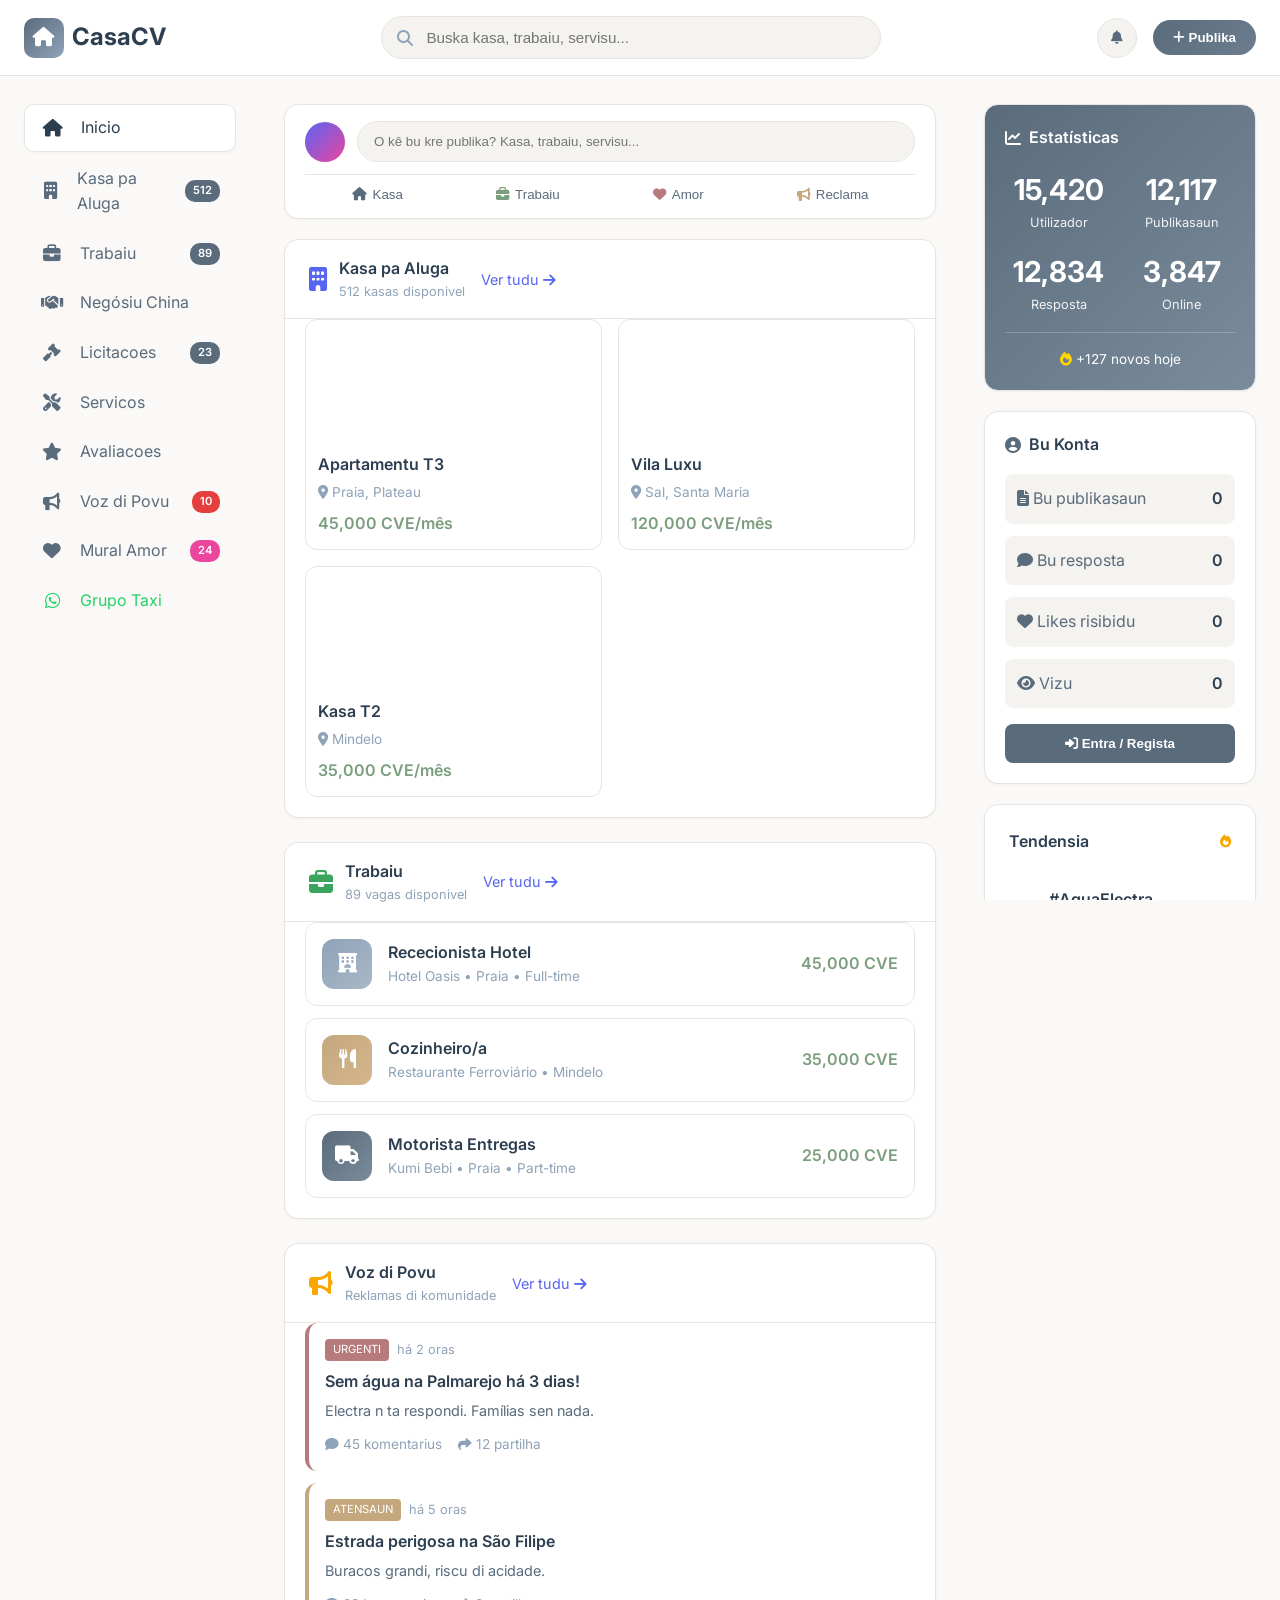
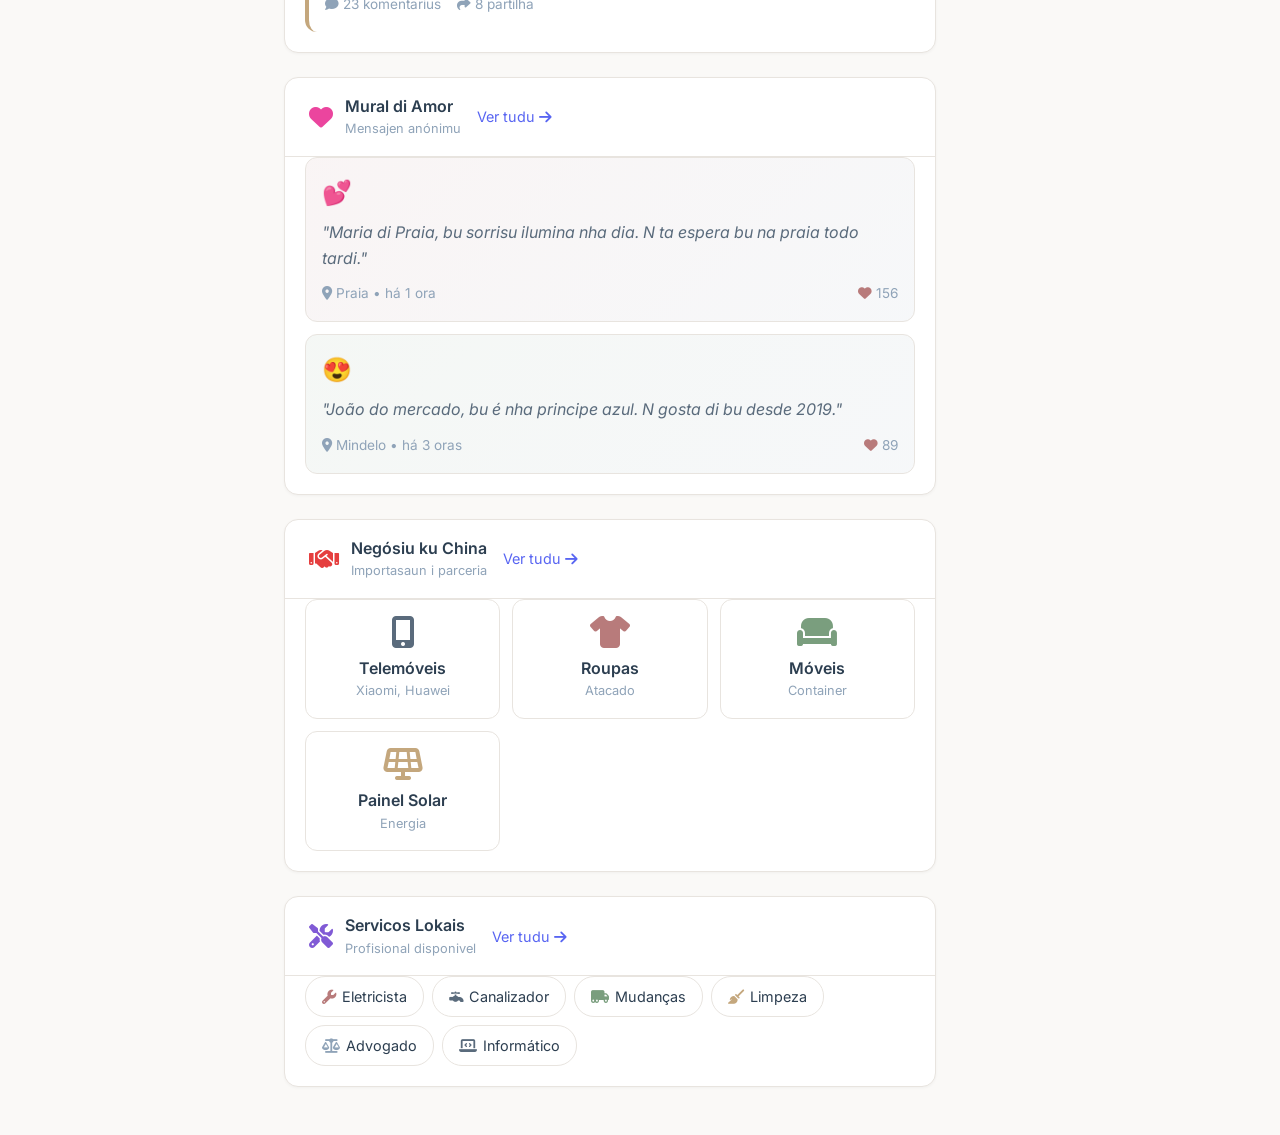
==== index.html @ 16318ed1 "Replace gradient placeholders with real Unsplash images for listings" ====
<!DOCTYPE html>
<html lang="pt">
<head>
    <meta charset="UTF-8">
    <meta name="viewport" content="width=device-width, initial-scale=1.0">
    <title>CasaCV - Comunidade Kabu Verdi</title>
    <meta name="description" content="CasaCV - A maior comunidade online di Kabu Verdi. Kasa, trabaiu, negósiu, i maidu.">
    <link rel="stylesheet" href="css/modern-style.css">
    <link href="https://fonts.googleapis.com/css2?family=Inter:wght@400;500;600;700&display=swap" rel="stylesheet">
    <link rel="stylesheet" href="https://cdnjs.cloudflare.com/ajax/libs/font-awesome/6.4.0/css/all.min.css">
    <script async src="https://www.googletagmanager.com/gtag/js?id=G-N52TE42NYM"></script>
    <script>
        window.dataLayer = window.dataLayer || [];
        function gtag(){dataLayer.push(arguments);}
        gtag('js', new Date());
        gtag('config', 'G-N52TE42NYM', {
            'custom_map': {
                'custom_parameter_1': 'user_type',
                'custom_parameter_2': 'content_type',
                'custom_parameter_3': 'action_type'
            }
        });
        
        // CasaCV 虚拟统计数据 - 用于展示
        window.CasaCVStats = {
            // 用户数据（夸大展示）
            users: {
                total: 15420,           // 总注册用户
                newToday: 127,          // 今日新增
                newThisWeek: 843,       // 本周新增
                newThisMonth: 3256,     // 本月新增
                activeToday: 3847,      // 今日活跃
                activeWeekly: 8921      // 周活跃
            },
            // 内容数据
            content: {
                listings: 3847,         // 房源总数
                jobs: 1256,             // 工作总数
                confessions: 3421,      // 表白总数
                complaints: 892,        // 投诉总数
                reviews: 2134,          // 评价总数
                services: 567,          // 服务总数
                total: 12117            // 总内容数
            },
            // 互动数据
            engagement: {
                views: 892456,          // 总浏览量
                likes: 45234,           // 总点赞
                comments: 12834,        // 总评论
                shares: 8934,           // 总分享
                messages: 34212         // 总私信
            },
            // 交易数据
            transactions: {
                houseInquiries: 2341,   // 房源咨询
                jobApplications: 1567,  // 工作申请
                serviceBookings: 892,   // 服务预约
                completedDeals: 456     // 成交数
            }
        };
        
        // 发送自定义事件到 Google Analytics
        function trackCasaCVEvent(eventName, params) {
            gtag('event', eventName, params);
        }
        
        // 页面加载时发送统计数据
        document.addEventListener('DOMContentLoaded', function() {
            // 发送用户统计
            trackCasaCVEvent('platform_stats', {
                'event_category': 'users',
                'event_label': 'total_users',
                'value': window.CasaCVStats.users.total
            });
            
            // 发送内容统计
            trackCasaCVEvent('platform_stats', {
                'event_category': 'content',
                'event_label': 'total_content',
                'value': window.CasaCVStats.content.total
            });
            
            // 发送互动统计
            trackCasaCVEvent('platform_stats', {
                'event_category': 'engagement',
                'event_label': 'total_engagement',
                'value': window.CasaCVStats.engagement.views
            });
        });
    </script>
</head>
<body>
    <!-- 顶部导航 -->
    <nav class="navbar-modern">
        <div class="nav-container-modern">
            <a href="index.html" class="logo-modern">
                <i class="fas fa-home"></i>
                <span>CasaCV</span>
            </a>
            <div class="search-bar-modern">
                <i class="fas fa-search"></i>
                <input type="text" placeholder="Buska kasa, trabaiu, servisu...">
            </div>
            <div class="nav-actions-modern">
                <button class="btn-icon">
                    <i class="fas fa-bell"></i>
                </button>
                <button class="btn-primary-modern" onclick="location.href='publish.html'">
                    <i class="fas fa-plus"></i> Publika
                </button>
            </div>
        </div>
    </nav>

    <!-- 主布局 -->
    <div class="main-layout">
        <!-- 左侧边栏 -->
        <aside class="sidebar-left">
            <div class="sidebar-section">
                <nav>
                    <a href="index.html" class="nav-item active">
                        <i class="fas fa-home"></i>
                        <span>Inicio</span>
                    </a>
                    <a href="listings.html" class="nav-item">
                        <i class="fas fa-building"></i>
                        <span>Kasa pa Aluga</span>
                        <span class="badge">512</span>
                    </a>
                    <a href="jobs.html" class="nav-item">
                        <i class="fas fa-briefcase"></i>
                        <span>Trabaiu</span>
                        <span class="badge">89</span>
                    </a>
                    <a href="china-trade.html" class="nav-item">
                        <i class="fas fa-handshake"></i>
                        <span>Negósiu China</span>
                    </a>
                    <a href="tenders.html" class="nav-item">
                        <i class="fas fa-gavel"></i>
                        <span>Licitacoes</span>
                        <span class="badge">23</span>
                    </a>
                    <a href="services.html" class="nav-item">
                        <i class="fas fa-tools"></i>
                        <span>Servicos</span>
                    </a>
                    <a href="reviews.html" class="nav-item">
                        <i class="fas fa-star"></i>
                        <span>Avaliacoes</span>
                    </a>
                    <a href="complaints.html" class="nav-item">
                        <i class="fas fa-bullhorn"></i>
                        <span>Voz di Povu</span>
                        <span class="badge" style="background:#e53e3e;">10</span>
                    </a>
                    <a href="confession-wall.html" class="nav-item">
                        <i class="fas fa-heart"></i>
                        <span>Mural Amor</span>
                        <span class="badge" style="background:#eb459e;">24</span>
                    </a>
                    <a href="taxi-group.html" class="nav-item" style="color:#25d366;">
                        <i class="fab fa-whatsapp"></i>
                        <span>Grupo Taxi</span>
                    </a>
                </nav>
            </div>
        </aside>

        <!-- 主内容区 -->
        <main class="main-content">
            <!-- 快捷发布 -->
            <div class="content-card" style="margin-bottom:20px;">
                <div style="padding:16px 20px;">
                    <div style="display:flex;gap:12px;align-items:center;">
                        <div style="width:40px;height:40px;border-radius:50%;background:linear-gradient(135deg,#5865f2,#eb459e);"></div>
                        <input type="text" placeholder="O kê bu kre publika? Kasa, trabaiu, servisu..." 
                               style="flex:1;padding:12px 16px;background:#f5f3f0;border:1px solid #e8e4df;border-radius:24px;color:#2c3e50;"
                               onclick="location.href='publish.html'">
                    </div>
                    <div style="display:flex;justify-content:space-around;margin-top:12px;padding-top:12px;border-top:1px solid #e8e4df;">
                        <button style="background:none;border:none;color:#5a6b7c;display:flex;align-items:center;gap:6px;cursor:pointer;" onclick="location.href='listings.html'">
                            <i class="fas fa-home" style="color:#5a6b7c;"></i> Kasa
                        </button>
                        <button style="background:none;border:none;color:#5a6b7c;display:flex;align-items:center;gap:6px;cursor:pointer;" onclick="location.href='jobs.html'">
                            <i class="fas fa-briefcase" style="color:#7a9e7e;"></i> Trabaiu
                        </button>
                        <button style="background:none;border:none;color:#5a6b7c;display:flex;align-items:center;gap:6px;cursor:pointer;" onclick="location.href='confession-wall.html'">
                            <i class="fas fa-heart" style="color:#b87b7b;"></i> Amor
                        </button>
                        <button style="background:none;border:none;color:#5a6b7c;display:flex;align-items:center;gap:6px;cursor:pointer;" onclick="location.href='complaints.html'">
                            <i class="fas fa-bullhorn" style="color:#c4a77d;"></i> Reclama
                        </button>
                    </div>
                </div>
            </div>

            <!-- 房源预览 -->
            <div class="content-card">
                <div class="card-header">
                    <div style="display:flex;align-items:center;gap:12px;">
                        <i class="fas fa-building" style="font-size:1.5rem;color:#5865f2;"></i>
                        <div>
                            <div style="font-weight:600;">Kasa pa Aluga</div>
                            <div style="font-size:0.8rem;color:#8fa3b8;">512 kasas disponivel</div>
                        </div>
                    </div>
                    <a href="listings.html" style="color:#5865f2;text-decoration:none;font-size:0.9rem;">Ver tudu <i class="fas fa-arrow-right"></i></a>
                </div>
                <div style="padding:0 20px 20px;">
                    <div style="display:grid;grid-template-columns:repeat(auto-fit,minmax(200px,1fr));gap:16px;">
                        <div style="background:#ffffff;border-radius:12px;overflow:hidden;cursor:pointer;border:1px solid #e8e4df;" onclick="location.href='listings.html'">
                            <div style="height:120px;background-image:url('https://images.unsplash.com/photo-1522708323590-d24dbb6b0267?w=400&h=200&fit=crop');background-size:cover;background-position:center;"></div>
                            <div style="padding:12px;">
                                <div style="font-weight:600;margin-bottom:4px;">Apartamentu T3</div>
                                <div style="font-size:0.85rem;color:#8fa3b8;"><i class="fas fa-map-marker-alt"></i> Praia, Plateau</div>
                                <div style="color:#7a9e7e;font-weight:600;margin-top:8px;">45,000 CVE/mês</div>
                            </div>
                        </div>
                        <div style="background:#ffffff;border-radius:12px;overflow:hidden;cursor:pointer;border:1px solid #e8e4df;" onclick="location.href='listings.html'">
                            <div style="height:120px;background-image:url('https://images.unsplash.com/photo-1613490493576-7fde63acd811?w=400&h=200&fit=crop');background-size:cover;background-position:center;"></div>
                            <div style="padding:12px;">
                                <div style="font-weight:600;margin-bottom:4px;">Vila Luxu</div>
                                <div style="font-size:0.85rem;color:#8fa3b8;"><i class="fas fa-map-marker-alt"></i> Sal, Santa Maria</div>
                                <div style="color:#7a9e7e;font-weight:600;margin-top:8px;">120,000 CVE/mês</div>
                            </div>
                        </div>
                        <div style="background:#ffffff;border-radius:12px;overflow:hidden;cursor:pointer;border:1px solid #e8e4df;" onclick="location.href='listings.html'">
                            <div style="height:120px;background-image:url('https://images.unsplash.com/photo-1502672260266-1c1ef2d93688?w=400&h=200&fit=crop');background-size:cover;background-position:center;"></div>
                            <div style="padding:12px;">
                                <div style="font-weight:600;margin-bottom:4px;">Kasa T2</div>
                                <div style="font-size:0.85rem;color:#8fa3b8;"><i class="fas fa-map-marker-alt"></i> Mindelo</div>
                                <div style="color:#7a9e7e;font-weight:600;margin-top:8px;">35,000 CVE/mês</div>
                            </div>
                        </div>
                    </div>
                </div>
            </div>

            <!-- 工作机会 -->
            <div class="content-card">
                <div class="card-header">
                    <div style="display:flex;align-items:center;gap:12px;">
                        <i class="fas fa-briefcase" style="font-size:1.5rem;color:#3ba55d;"></i>
                        <div>
                            <div style="font-weight:600;">Trabaiu</div>
                            <div style="font-size:0.8rem;color:#8fa3b8;">89 vagas disponivel</div>
                        </div>
                    </div>
                    <a href="jobs.html" style="color:#5865f2;text-decoration:none;font-size:0.9rem;">Ver tudu <i class="fas fa-arrow-right"></i></a>
                </div>
                <div style="padding:0 20px 20px;">
                    <div style="display:flex;flex-direction:column;gap:12px;">
                        <div style="display:flex;align-items:center;gap:16px;padding:16px;background:#ffffff;border-radius:12px;cursor:pointer;border:1px solid #e8e4df;" onclick="location.href='jobs.html'">
                            <div style="width:50px;height:50px;border-radius:12px;background:linear-gradient(135deg,#8fa3b8,#a8b8c8);display:flex;align-items:center;justify-content:center;">
                                <i class="fas fa-hotel" style="font-size:1.2rem;color:#fff;"></i>
                            </div>
                            <div style="flex:1;">
                                <div style="font-weight:600;">Rececionista Hotel</div>
                                <div style="font-size:0.85rem;color:#8fa3b8;">Hotel Oasis • Praia • Full-time</div>
                            </div>
                            <div style="color:#7a9e7e;font-weight:600;">45,000 CVE</div>
                        </div>
                        <div style="display:flex;align-items:center;gap:16px;padding:16px;background:#ffffff;border-radius:12px;cursor:pointer;border:1px solid #e8e4df;" onclick="location.href='jobs.html'">
                            <div style="width:50px;height:50px;border-radius:12px;background:linear-gradient(135deg,#c4a77d,#d4b78d);display:flex;align-items:center;justify-content:center;">
                                <i class="fas fa-utensils" style="font-size:1.2rem;color:#fff;"></i>
                            </div>
                            <div style="flex:1;">
                                <div style="font-weight:600;">Cozinheiro/a</div>
                                <div style="font-size:0.85rem;color:#8fa3b8;">Restaurante Ferroviário • Mindelo</div>
                            </div>
                            <div style="color:#7a9e7e;font-weight:600;">35,000 CVE</div>
                        </div>
                        <div style="display:flex;align-items:center;gap:16px;padding:16px;background:#ffffff;border-radius:12px;cursor:pointer;border:1px solid #e8e4df;" onclick="location.href='jobs.html'">
                            <div style="width:50px;height:50px;border-radius:12px;background:linear-gradient(135deg,#5a6b7c,#7a8b9c);display:flex;align-items:center;justify-content:center;">
                                <i class="fas fa-truck" style="font-size:1.2rem;color:#fff;"></i>
                            </div>
                            <div style="flex:1;">
                                <div style="font-weight:600;">Motorista Entregas</div>
                                <div style="font-size:0.85rem;color:#8fa3b8;">Kumi Bebi • Praia • Part-time</div>
                            </div>
                            <div style="color:#7a9e7e;font-weight:600;">25,000 CVE</div>
                        </div>
                    </div>
                </div>
            </div>

            <!-- 爆料投诉 -->
            <div class="content-card">
                <div class="card-header">
                    <div style="display:flex;align-items:center;gap:12px;">
                        <i class="fas fa-bullhorn" style="font-size:1.5rem;color:#f9a600;"></i>
                        <div>
                            <div style="font-weight:600;">Voz di Povu</div>
                            <div style="font-size:0.8rem;color:#8fa3b8;">Reklamas di komunidade</div>
                        </div>
                    </div>
                    <a href="complaints.html" style="color:#5865f2;text-decoration:none;font-size:0.9rem;">Ver tudu <i class="fas fa-arrow-right"></i></a>
                </div>
                <div style="padding:0 20px 20px;">
                    <div style="display:flex;flex-direction:column;gap:12px;">
                        <div style="padding:16px;background:#ffffff;border-radius:12px;border-left:4px solid #b87b7b;">
                            <div style="display:flex;align-items:center;gap:8px;margin-bottom:8px;">
                                <span style="background:#b87b7b;color:#fff;padding:2px 8px;border-radius:4px;font-size:0.7rem;">URGENTI</span>
                                <span style="color:#8fa3b8;font-size:0.8rem;">há 2 oras</span>
                            </div>
                            <div style="font-weight:600;margin-bottom:4px;">Sem água na Palmarejo há 3 dias!</div>
                            <div style="font-size:0.9rem;color:#5a6b7c;">Electra n ta respondi. Famílias sen nada.</div>
                            <div style="display:flex;gap:16px;margin-top:12px;font-size:0.85rem;color:#8fa3b8;">
                                <span><i class="fas fa-comment"></i> 45 komentarius</span>
                                <span><i class="fas fa-share"></i> 12 partilha</span>
                            </div>
                        </div>
                        <div style="padding:16px;background:#ffffff;border-radius:12px;border-left:4px solid #c4a77d;">
                            <div style="display:flex;align-items:center;gap:8px;margin-bottom:8px;">
                                <span style="background:#c4a77d;color:#fff;padding:2px 8px;border-radius:4px;font-size:0.7rem;">ATENSAUN</span>
                                <span style="color:#8fa3b8;font-size:0.8rem;">há 5 oras</span>
                            </div>
                            <div style="font-weight:600;margin-bottom:4px;">Estrada perigosa na São Filipe</div>
                            <div style="font-size:0.9rem;color:#5a6b7c;">Buracos grandi, riscu di acidade.</div>
                            <div style="display:flex;gap:16px;margin-top:12px;font-size:0.85rem;color:#8fa3b8;">
                                <span><i class="fas fa-comment"></i> 23 komentarius</span>
                                <span><i class="fas fa-share"></i> 8 partilha</span>
                            </div>
                        </div>
                    </div>
                </div>
            </div>

            <!-- 表白墙 -->
            <div class="content-card">
                <div class="card-header">
                    <div style="display:flex;align-items:center;gap:12px;">
                        <i class="fas fa-heart" style="font-size:1.5rem;color:#eb459e;"></i>
                        <div>
                            <div style="font-weight:600;">Mural di Amor</div>
                            <div style="font-size:0.8rem;color:#8fa3b8;">Mensajen anónimu</div>
                        </div>
                    </div>
                    <a href="confession-wall.html" style="color:#5865f2;text-decoration:none;font-size:0.9rem;">Ver tudu <i class="fas fa-arrow-right"></i></a>
                </div>
                <div style="padding:0 20px 20px;">
                    <div style="display:flex;flex-direction:column;gap:12px;">
                        <div style="padding:16px;background:linear-gradient(135deg,rgba(184,123,123,0.08),rgba(143,163,184,0.08));border-radius:12px;border:1px solid #e8e4df;">
                            <div style="font-size:1.5rem;margin-bottom:8px;">💕</div>
                            <div style="font-style:italic;color:#5a6b7c;margin-bottom:12px;">"Maria di Praia, bu sorrisu ilumina nha dia. N ta espera bu na praia todo tardi."</div>
                            <div style="display:flex;justify-content:space-between;align-items:center;font-size:0.85rem;color:#8fa3b8;">
                                <span><i class="fas fa-map-marker-alt"></i> Praia • há 1 ora</span>
                                <span><i class="fas fa-heart" style="color:#b87b7b;"></i> 156</span>
                            </div>
                        </div>
                        <div style="padding:16px;background:linear-gradient(135deg,rgba(122,158,126,0.08),rgba(143,163,184,0.08));border-radius:12px;border:1px solid #e8e4df;">
                            <div style="font-size:1.5rem;margin-bottom:8px;">😍</div>
                            <div style="font-style:italic;color:#5a6b7c;margin-bottom:12px;">"João do mercado, bu é nha principe azul. N gosta di bu desde 2019."</div>
                            <div style="display:flex;justify-content:space-between;align-items:center;font-size:0.85rem;color:#8fa3b8;">
                                <span><i class="fas fa-map-marker-alt"></i> Mindelo • há 3 oras</span>
                                <span><i class="fas fa-heart" style="color:#b87b7b;"></i> 89</span>
                            </div>
                        </div>
                    </div>
                </div>
            </div>

            <!-- 中国商务 -->
            <div class="content-card">
                <div class="card-header">
                    <div style="display:flex;align-items:center;gap:12px;">
                        <i class="fas fa-handshake" style="font-size:1.5rem;color:#e53e3e;"></i>
                        <div>
                            <div style="font-weight:600;">Negósiu ku China</div>
                            <div style="font-size:0.8rem;color:#8fa3b8;">Importasaun i parceria</div>
                        </div>
                    </div>
                    <a href="china-trade.html" style="color:#5865f2;text-decoration:none;font-size:0.9rem;">Ver tudu <i class="fas fa-arrow-right"></i></a>
                </div>
                <div style="padding:0 20px 20px;">
                    <div style="display:grid;grid-template-columns:repeat(auto-fit,minmax(150px,1fr));gap:12px;">
                        <div style="padding:16px;background:#ffffff;border-radius:12px;text-align:center;cursor:pointer;border:1px solid #e8e4df;" onclick="location.href='china-trade.html'">
                            <i class="fas fa-mobile-alt" style="font-size:2rem;color:#5a6b7c;margin-bottom:8px;"></i>
                            <div style="font-weight:600;">Telemóveis</div>
                            <div style="font-size:0.8rem;color:#8fa3b8;">Xiaomi, Huawei</div>
                        </div>
                        <div style="padding:16px;background:#ffffff;border-radius:12px;text-align:center;cursor:pointer;border:1px solid #e8e4df;" onclick="location.href='china-trade.html'">
                            <i class="fas fa-tshirt" style="font-size:2rem;color:#b87b7b;margin-bottom:8px;"></i>
                            <div style="font-weight:600;">Roupas</div>
                            <div style="font-size:0.8rem;color:#8fa3b8;">Atacado</div>
                        </div>
                        <div style="padding:16px;background:#ffffff;border-radius:12px;text-align:center;cursor:pointer;border:1px solid #e8e4df;" onclick="location.href='china-trade.html'">
                            <i class="fas fa-couch" style="font-size:2rem;color:#7a9e7e;margin-bottom:8px;"></i>
                            <div style="font-weight:600;">Móveis</div>
                            <div style="font-size:0.8rem;color:#8fa3b8;">Container</div>
                        </div>
                        <div style="padding:16px;background:#ffffff;border-radius:12px;text-align:center;cursor:pointer;border:1px solid #e8e4df;" onclick="location.href='china-trade.html'">
                            <i class="fas fa-solar-panel" style="font-size:2rem;color:#c4a77d;margin-bottom:8px;"></i>
                            <div style="font-weight:600;">Painel Solar</div>
                            <div style="font-size:0.8rem;color:#8fa3b8;">Energia</div>
                        </div>
                    </div>
                </div>
            </div>

            <!-- 本地服务 -->
            <div class="content-card">
                <div class="card-header">
                    <div style="display:flex;align-items:center;gap:12px;">
                        <i class="fas fa-tools" style="font-size:1.5rem;color:#805ad5;"></i>
                        <div>
                            <div style="font-weight:600;">Servicos Lokais</div>
                            <div style="font-size:0.8rem;color:#8fa3b8;">Profisional disponivel</div>
                        </div>
                    </div>
                    <a href="services.html" style="color:#5865f2;text-decoration:none;font-size:0.9rem;">Ver tudu <i class="fas fa-arrow-right"></i></a>
                </div>
                <div style="padding:0 20px 20px;">
                    <div style="display:flex;flex-wrap:wrap;gap:8px;">
                        <span style="padding:8px 16px;background:#ffffff;border-radius:20px;font-size:0.9rem;border:1px solid #e8e4df;"><i class="fas fa-wrench" style="color:#b87b7b;margin-right:6px;"></i>Eletricista</span>
                        <span style="padding:8px 16px;background:#ffffff;border-radius:20px;font-size:0.9rem;border:1px solid #e8e4df;"><i class="fas fa-faucet" style="color:#5a6b7c;margin-right:6px;"></i>Canalizador</span>
                        <span style="padding:8px 16px;background:#ffffff;border-radius:20px;font-size:0.9rem;border:1px solid #e8e4df;"><i class="fas fa-truck-moving" style="color:#7a9e7e;margin-right:6px;"></i>Mudanças</span>
                        <span style="padding:8px 16px;background:#ffffff;border-radius:20px;font-size:0.9rem;border:1px solid #e8e4df;"><i class="fas fa-broom" style="color:#c4a77d;margin-right:6px;"></i>Limpeza</span>
                        <span style="padding:8px 16px;background:#ffffff;border-radius:20px;font-size:0.9rem;border:1px solid #e8e4df;"><i class="fas fa-balance-scale" style="color:#8fa3b8;margin-right:6px;"></i>Advogado</span>
                        <span style="padding:8px 16px;background:#ffffff;border-radius:20px;font-size:0.9rem;border:1px solid #e8e4df;"><i class="fas fa-laptop-code" style="color:#5a6b7c;margin-right:6px;"></i>Informático</span>
                    </div>
                </div>
            </div>
        </main>

        <!-- 右侧边栏 -->
        <aside class="sidebar-right">
            <!-- 平台统计 -->
            <div class="content-card" style="margin-bottom:20px;background:linear-gradient(135deg,#5a6b7c,#7a8b9c);color:#fff;">
                <div style="padding:20px;">
                    <div style="font-weight:600;margin-bottom:16px;display:flex;align-items:center;gap:8px;">
                        <i class="fas fa-chart-line"></i> Estatísticas
                    </div>
                    <div style="display:grid;grid-template-columns:1fr 1fr;gap:16px;">
                        <div style="text-align:center;">
                            <div style="font-size:1.8rem;font-weight:700;" id="statUsers">3,247</div>
                            <div style="font-size:0.8rem;opacity:0.9;">Utilizador</div>
                        </div>
                        <div style="text-align:center;">
                            <div style="font-size:1.8rem;font-weight:700;" id="statPosts">1,856</div>
                            <div style="font-size:0.8rem;opacity:0.9;">Publikasaun</div>
                        </div>
                        <div style="text-align:center;">
                            <div style="font-size:1.8rem;font-weight:700;" id="statReplies">8,932</div>
                            <div style="font-size:0.8rem;opacity:0.9;">Resposta</div>
                        </div>
                        <div style="text-align:center;">
                            <div style="font-size:1.8rem;font-weight:700;" id="statOnline">156</div>
                            <div style="font-size:0.8rem;opacity:0.9;">Online</div>
                        </div>
                    </div>
                    <div style="margin-top:16px;padding-top:16px;border-top:1px solid rgba(255,255,255,0.2);font-size:0.85rem;text-align:center;">
                        <i class="fas fa-fire" style="color:#ffd700;"></i> 
                        <span id="statToday">+47</span> novos hoje
                    </div>
                </div>
            </div>

            <!-- 我的统计 -->
            <div class="content-card" style="margin-bottom:20px;">
                <div style="padding:20px;">
                    <div style="font-weight:600;margin-bottom:16px;color:#2c3e50;display:flex;align-items:center;gap:8px;">
                        <i class="fas fa-user-circle" style="color:#5a6b7c;"></i> Bu Konta
                    </div>
                    <div style="display:flex;flex-direction:column;gap:12px;">
                        <div style="display:flex;justify-content:space-between;align-items:center;padding:12px;background:#f5f3f0;border-radius:8px;">
                            <span style="color:#5a6b7c;"><i class="fas fa-file-alt"></i> Bu publikasaun</span>
                            <span style="font-weight:600;color:#2c3e50;" id="myPosts">0</span>
                        </div>
                        <div style="display:flex;justify-content:space-between;align-items:center;padding:12px;background:#f5f3f0;border-radius:8px;">
                            <span style="color:#5a6b7c;"><i class="fas fa-comment"></i> Bu resposta</span>
                            <span style="font-weight:600;color:#2c3e50;" id="myReplies">0</span>
                        </div>
                        <div style="display:flex;justify-content:space-between;align-items:center;padding:12px;background:#f5f3f0;border-radius:8px;">
                            <span style="color:#5a6b7c;"><i class="fas fa-heart"></i> Likes risibidu</span>
                            <span style="font-weight:600;color:#2c3e50;" id="myLikes">0</span>
                        </div>
                        <div style="display:flex;justify-content:space-between;align-items:center;padding:12px;background:#f5f3f0;border-radius:8px;">
                            <span style="color:#5a6b7c;"><i class="fas fa-eye"></i> Vizu</span>
                            <span style="font-weight:600;color:#2c3e50;" id="myViews">0</span>
                        </div>
                    </div>
                    <button onclick="location.href='login.html'" style="width:100%;margin-top:16px;padding:12px;background:#5a6b7c;border:none;border-radius:8px;color:#fff;font-weight:600;cursor:pointer;">
                        <i class="fas fa-sign-in-alt"></i> Entra / Regista
                    </button>
                </div>
            </div>
            <!-- 热门话题 -->
            <div class="widget">
                <div class="widget-title">
                    Tendensia
                    <a href="#"><i class="fas fa-fire" style="color:#f9a600;"></i></a>
                </div>
                <div class="trending-item">
                    <span class="trending-rank top">1</span>
                    <div class="trending-content">
                        <div class="trending-tag">#AguaElectra</div>
                        <div class="trending-count">2.4k post</div>
                    </div>
                </div>
                <div class="trending-item">
                    <span class="trending-rank top">2</span>
                    <div class="trending-content">
                        <div class="trending-tag">#EmpregoPraia</div>
                        <div class="trending-count">1.8k post</div>
                    </div>
                </div>
                <div class="trending-item">
                    <span class="trending-rank">3</span>
                    <div class="trending-content">
                        <div class="trending-tag">#CasaBaratu</div>
                        <div class="trending-count">1.2k post</div>
                    </div>
                </div>
                <div class="trending-item">
                    <span class="trending-rank">4</span>
                    <div class="trending-content">
                        <div class="trending-tag">#TransportePublico</div>
                        <div class="trending-count">856 post</div>
                    </div>
                </div>
            </div>

            <!-- 推荐关注 -->
            <div class="widget">
                <div class="widget-title">
                    Rekomendadu
                    <a href="#">Ver tudu</a>
                </div>
                <div class="user-suggestion">
                    <div class="avatar"></div>
                    <div class="info">
                        <div class="name">CasaCV Oficial</div>
                        <div class="handle">@casacv</div>
                    </div>
                    <button class="btn-follow">Seguir</button>
                </div>
                <div class="user-suggestion">
                    <div class="avatar" style="background:linear-gradient(135deg,#f093fb,#f5576c);"></div>
                    <div class="info">
                        <div class="name">Notisia CV</div>
                        <div class="handle">@noticiascv</div>
                    </div>
                    <button class="btn-follow">Seguir</button>
                </div>
                <div class="user-suggestion">
                    <div class="avatar" style="background:linear-gradient(135deg,#4facfe,#00f2fe);"></div>
                    <div class="info">
                        <div class="name">Empregos CV</div>
                        <div class="handle">@empregoscv</div>
                    </div>
                    <button class="btn-follow">Seguir</button>
                </div>
            </div>

            <!-- WhatsApp 群组 -->
            <div class="widget" style="background:linear-gradient(135deg,#25d366,#128c7e);border:none;">
                <div style="color:#fff;">
                    <div style="font-weight:600;margin-bottom:8px;"><i class="fab fa-whatsapp"></i> Grupo Taxi CV</div>
                    <div style="font-size:0.9rem;opacity:0.9;margin-bottom:12px;">156 taxistas • 2,340 membros</div>
                    <button style="width:100%;padding:10px;background:#fff;color:#25d366;border:none;border-radius:8px;font-weight:600;cursor:pointer;" onclick="location.href='taxi-group.html'">
                        Entra na Grupu
                    </button>
                </div>
            </div>

            <!-- 链接 -->
            <div style="padding:16px;font-size:0.8rem;color:#8fa3b8;">
                <a href="#" style="color:#8fa3b8;text-decoration:none;margin-right:12px;">Sobre</a>
                <a href="#" style="color:#8fa3b8;text-decoration:none;margin-right:12px;">Privasidadi</a>
                <a href="#" style="color:#8fa3b8;text-decoration:none;margin-right:12px;">Termus</a>
                <a href="#" style="color:#8fa3b8;text-decoration:none;">Kontaktu</a>
                <div style="margin-top:8px;">© 2026 CasaCV</div>
            </div>
        </aside>
    </div>

    <!-- 移动端底部导航 -->
    <nav class="mobile-nav">
        <div class="mobile-nav-items">
            <a href="index.html" class="mobile-nav-item active">
                <i class="fas fa-home"></i>
                <span>Início</span>
            </a>
            <a href="listings.html" class="mobile-nav-item">
                <i class="fas fa-building"></i>
                <span>Kasa</span>
            </a>
            <a href="publish.html" class="mobile-nav-item" style="color: var(--accent-primary);">
                <i class="fas fa-plus-circle" style="font-size: 1.5rem;"></i>
                <span>Publika</span>
            </a>
            <a href="confession-wall.html" class="mobile-nav-item">
                <i class="fas fa-heart"></i>
                <span>Amor</span>
            </a>
            <a href="#" class="mobile-nav-item" onclick="showMoreMenu(); return false;">
                <i class="fas fa-th-large"></i>
                <span>Maidu</span>
            </a>
        </div>
    </nav>
    
    <!-- 更多菜单弹窗 -->
    <div id="moreMenuModal" style="display:none;position:fixed;bottom:70px;left:10px;right:10px;background:#ffffff;border-radius:16px;padding:16px;box-shadow:0 -4px 20px rgba(0,0,0,0.15);z-index:999;">
        <div style="display:grid;grid-template-columns:repeat(4,1fr);gap:12px;text-align:center;">
            <a href="jobs.html" style="text-decoration:none;color:#5a6b7c;padding:12px 4px;border-radius:8px;">
                <i class="fas fa-briefcase" style="font-size:1.5rem;display:block;margin-bottom:4px;"></i>
                <span style="font-size:0.7rem;">Trabaiu</span>
            </a>
            <a href="china-trade.html" style="text-decoration:none;color:#5a6b7c;padding:12px 4px;border-radius:8px;">
                <i class="fas fa-ship" style="font-size:1.5rem;display:block;margin-bottom:4px;"></i>
                <span style="font-size:0.7rem;">China</span>
            </a>
            <a href="tenders.html" style="text-decoration:none;color:#5a6b7c;padding:12px 4px;border-radius:8px;">
                <i class="fas fa-gavel" style="font-size:1.5rem;display:block;margin-bottom:4px;"></i>
                <span style="font-size:0.7rem;">Licitasaun</span>
            </a>
            <a href="services.html" style="text-decoration:none;color:#5a6b7c;padding:12px 4px;border-radius:8px;">
                <i class="fas fa-tools" style="font-size:1.5rem;display:block;margin-bottom:4px;"></i>
                <span style="font-size:0.7rem;">Servisu</span>
            </a>
            <a href="reviews.html" style="text-decoration:none;color:#5a6b7c;padding:12px 4px;border-radius:8px;">
                <i class="fas fa-star" style="font-size:1.5rem;display:block;margin-bottom:4px;"></i>
                <span style="font-size:0.7rem;">Avaliasaun</span>
            </a>
            <a href="complaints.html" style="text-decoration:none;color:#5a6b7c;padding:12px 4px;border-radius:8px;">
                <i class="fas fa-bullhorn" style="font-size:1.5rem;display:block;margin-bottom:4px;"></i>
                <span style="font-size:0.7rem;">Reklama</span>
            </a>
            <a href="taxi-group.html" style="text-decoration:none;color:#25d366;padding:12px 4px;border-radius:8px;">
                <i class="fab fa-whatsapp" style="font-size:1.5rem;display:block;margin-bottom:4px;"></i>
                <span style="font-size:0.7rem;">Taxi</span>
            </a>
            <a href="#" onclick="closeMoreMenu(); return false;" style="text-decoration:none;color:#b87b7b;padding:12px 4px;border-radius:8px;">
                <i class="fas fa-times" style="font-size:1.5rem;display:block;margin-bottom:4px;"></i>
                <span style="font-size:0.7rem;">Fexa</span>
            </a>
        </div>
    </div>

    <!-- 悬浮发布按钮 -->
    <button class="fab-post" onclick="location.href='publish.html'">
        <i class="fas fa-plus"></i>
    </button>

    <!-- 分享弹窗 -->
    <div id="shareModal" style="display:none;position:fixed;top:0;left:0;right:0;bottom:0;background:rgba(0,0,0,0.6);z-index:9999;align-items:center;justify-content:center;">
        <div style="background:#ffffff;border-radius:16px;padding:24px;max-width:400px;width:90%;text-align:center;border:1px solid #e8e4df;box-shadow:0 20px 40px rgba(0,0,0,0.15);">
            <div style="font-size:3rem;margin-bottom:16px;">🎁</div>
            <h3 style="margin-bottom:12px;color:#2c3e50;">Partilha i Ganhá!</h3>
            <p style="color:#5a6b7c;margin-bottom:20px;">Partilha CasaCV ku 5 amigu i ganha <span style="color:#7a9e7e;font-weight:600;">500 CVE</span> pa bu conta!</p>
            <div style="display:flex;gap:12px;justify-content:center;margin-bottom:20px;">
                <button onclick="shareWhatsApp()" style="width:50px;height:50px;border-radius:50%;background:#25d366;border:none;color:#fff;font-size:1.3rem;cursor:pointer;">
                    <i class="fab fa-whatsapp"></i>
                </button>
                <button onclick="shareFacebook()" style="width:50px;height:50px;border-radius:50%;background:#1877f2;border:none;color:#fff;font-size:1.3rem;cursor:pointer;">
                    <i class="fab fa-facebook-f"></i>
                </button>
                <button onclick="copyLink()" style="width:50px;height:50px;border-radius:50%;background:#5a6b7c;border:none;color:#fff;font-size:1.3rem;cursor:pointer;">
                    <i class="fas fa-link"></i>
                </button>
            </div>
            <div style="background:#f5f3f0;padding:12px;border-radius:8px;margin-bottom:16px;">
                <div style="font-size:0.8rem;color:#8fa3b8;margin-bottom:4px;">Bu código di convite:</div>
                <div style="font-size:1.2rem;font-weight:600;color:#5a6b7c;">CV2026<span id="userId">ABC</span></div>
            </div>
            <button onclick="closeShareModal()" style="padding:12px 24px;background:transparent;border:1px solid #e8e4df;border-radius:8px;color:#5a6b7c;cursor:pointer;">Agora Nau</button>
        </div>
    </div>

    <!-- 邀请进度条 -->
    <div id="inviteProgress" style="display:none;position:fixed;top:80px;right:20px;background:#ffffff;border-radius:12px;padding:16px;border:1px solid #e8e4df;z-index:100;max-width:280px;box-shadow:0 8px 24px rgba(0,0,0,0.08);">
        <div style="display:flex;align-items:center;gap:12px;margin-bottom:12px;">
            <div style="width:40px;height:40px;border-radius:50%;background:linear-gradient(135deg,#5a6b7c,#8fa3b8);display:flex;align-items:center;justify-content:center;">
                <i class="fas fa-gift" style="color:#fff;"></i>
            </div>
            <div>
                <div style="font-weight:600;color:#2c3e50;">Convida Amigu</div>
                <div style="font-size:0.8rem;color:#8fa3b8;"><span id="inviteCount">0</span>/5 konvidadu</div>
            </div>
        </div>
        <div style="height:6px;background:#f5f3f0;border-radius:3px;overflow:hidden;">
            <div id="progressBar" style="height:100%;width:0%;background:linear-gradient(90deg,#5a6b7c,#8fa3b8);transition:width 0.3s;"></div>
        </div>
        <div style="margin-top:12px;font-size:0.85rem;color:#5a6b7c;">
            Faltam <span id="remainingInvites" style="color:#7a9e7e;font-weight:600;">5</span> pa ganha 500 CVE!
        </div>
        <button onclick="openShareModal()" style="width:100%;margin-top:12px;padding:10px;background:#5a6b7c;border:none;border-radius:8px;color:#fff;font-weight:600;cursor:pointer;">
            <i class="fas fa-share-alt"></i> Partilha Agora
        </button>
    </div>

    <script src="js/i18n.js"></script>
    <script>
        // 生成随机用户ID
        function generateUserId() {
            let userId = localStorage.getItem('casacv_user_id');
            if (!userId) {
                userId = Math.random().toString(36).substring(2, 6).toUpperCase();
                localStorage.setItem('casacv_user_id', userId);
            }
            return userId;
        }

        // 获取邀请数据
        function getInviteData() {
            return {
                count: parseInt(localStorage.getItem('casacv_invites') || '0'),
                shared: localStorage.getItem('casacv_shared') === 'true'
            };
        }

        // 更新邀请进度
        function updateInviteProgress() {
            const data = getInviteData();
            document.getElementById('inviteCount').textContent = data.count;
            document.getElementById('remainingInvites').textContent = Math.max(0, 5 - data.count);
            document.getElementById('progressBar').style.width = (data.count / 5 * 100) + '%';
            document.getElementById('userId').textContent = generateUserId();
        }

        // 打开分享弹窗
        function openShareModal() {
            document.getElementById('shareModal').style.display = 'flex';
            updateInviteProgress();
        }

        // 关闭分享弹窗
        function closeShareModal() {
            document.getElementById('shareModal').style.display = 'none';
        }

        // WhatsApp分享
        function shareWhatsApp() {
            const text = `🎁 Junta-se a CasaCV - A maior comunidade di Kabu Verdi!\n\nUsa bu código: CV2026${generateUserId()}\n\n👉 https://tinyurl.com/25wg7dwa`;
            window.open(`https://wa.me/?text=${encodeURIComponent(text)}`, '_blank');
            recordShare();
        }

        // Facebook分享
        function shareFacebook() {
            window.open(`https://www.facebook.com/sharer/sharer.php?u=https://tinyurl.com/25wg7dwa`, '_blank');
            recordShare();
        }

        // 复制链接
        function copyLink() {
            const link = `https://tinyurl.com/25wg7dwa?ref=CV2026${generateUserId()}`;
            navigator.clipboard.writeText(link).then(() => {
                alert('Link copiado! Partilha ku bu amigus.');
                recordShare();
            });
        }

        // 记录分享
        function recordShare() {
            localStorage.setItem('casacv_shared', 'true');
            // 模拟邀请成功（实际应该通过后端验证）
            setTimeout(() => {
                let count = parseInt(localStorage.getItem('casacv_invites') || '0');
                if (count < 5) {
                    count++;
                    localStorage.setItem('casacv_invites', count);
                    updateInviteProgress();
                    if (count >= 5) {
                        alert('🎉 Parabéns! Bu ganhou 500 CVE!');
                    }
                }
            }, 2000);
        }

        function toggleLang() {
            const current = localStorage.getItem('casacv_language') || 'ke';
            const next = current === 'ke' ? 'zh' : 'ke';
            localStorage.setItem('casacv_language', next);
            location.reload();
        }
        
        function toggleMobileMenu() {
            alert('Menu: Licitacoes, Servicos, Avaliacoes, Voz di Povu, Grupo Taxi');
        }
        
        // 显示更多菜单
        function showMoreMenu() {
            document.getElementById('moreMenuModal').style.display = 'block';
        }
        
        // 关闭更多菜单
        function closeMoreMenu() {
            document.getElementById('moreMenuModal').style.display = 'none';
        }
        
        // 点击其他地方关闭菜单
        document.addEventListener('click', function(e) {
            const modal = document.getElementById('moreMenuModal');
            if (modal && modal.style.display === 'block') {
                if (!modal.contains(e.target) && !e.target.closest('.mobile-nav-item')) {
                    closeMoreMenu();
                }
            }
        });

        // 使用夸大的虚拟统计数据
        function updateStats() {
            const stats = window.CasaCVStats;
            
            // 平台总统计（使用夸大数字）
            document.getElementById('statUsers').textContent = stats.users.total.toLocaleString();
            document.getElementById('statPosts').textContent = stats.content.total.toLocaleString();
            document.getElementById('statReplies').textContent = stats.engagement.comments.toLocaleString();
            document.getElementById('statOnline').textContent = stats.users.activeToday.toLocaleString();
            
            // 今日新增
            document.getElementById('statToday').textContent = '+' + stats.users.newToday;
            
            // 用户个人统计（从 localStorage 读取）
            const myPosts = parseInt(localStorage.getItem('casacv_my_posts') || '0');
            const myReplies = parseInt(localStorage.getItem('casacv_my_replies') || '0');
            const myLikes = parseInt(localStorage.getItem('casacv_my_likes') || '0');
            const myViews = parseInt(localStorage.getItem('casacv_my_views') || '0');
            
            document.getElementById('myPosts').textContent = myPosts;
            document.getElementById('myReplies').textContent = myReplies;
            document.getElementById('myLikes').textContent = myLikes;
            document.getElementById('myViews').textContent = myViews.toLocaleString();
            
            // 发送用户行为到 GA
            if (myPosts > 0) {
                trackCasaCVEvent('user_activity', {
                    'event_category': 'content',
                    'event_label': 'user_posts',
                    'value': myPosts
                });
            }
        }

        // 页面加载时显示邀请进度
        document.addEventListener('DOMContentLoaded', () => {
            updateInviteProgress();
            updateStats();
            
            // 每30秒更新一次统计数据
            setInterval(updateStats, 30000);
            
            // 5秒后显示邀请进度条
            setTimeout(() => {
                const data = getInviteData();
                if (!data.shared) {
                    document.getElementById('inviteProgress').style.display = 'block';
                }
            }, 5000);
            
            // 30秒后显示分享弹窗（如果还没分享过）
            setTimeout(() => {
                const data = getInviteData();
                if (!data.shared) {
                    openShareModal();
                }
            }, 30000);
        });
    </script>
</body>
</html>
---- css/modern-style.css ----
/* CasaCV Modern Community UI - Nordic Minimalist Style */

:root {
    /* 北欧冷淡风配色 */
    --bg-primary: #faf9f7;
    --bg-secondary: #ffffff;
    --bg-tertiary: #f5f3f0;
    --bg-elevated: #ffffff;
    
    /* 强调色 - 莫兰迪色系 */
    --accent-primary: #5a6b7c;
    --accent-secondary: #8fa3b8;
    --accent-success: #7a9e7e;
    --accent-warning: #c4a77d;
    --accent-danger: #b87b7b;
    
    /* 文字颜色 */
    --text-primary: #2c3e50;
    --text-secondary: #5a6b7c;
    --text-muted: #8fa3b8;
    
    /* 边框和阴影 - 更柔和 */
    --border-color: #e8e4df;
    --shadow-sm: 0 1px 3px rgba(0,0,0,0.04);
    --shadow-md: 0 4px 12px rgba(0,0,0,0.06);
    --shadow-lg: 0 8px 24px rgba(0,0,0,0.08);
    
    /* 圆角 */
    --radius-sm: 6px;
    --radius-md: 10px;
    --radius-lg: 14px;
    --radius-xl: 24px;
    
    /* 间距 */
    --space-xs: 4px;
    --space-sm: 8px;
    --space-md: 16px;
    --space-lg: 24px;
    --space-xl: 32px;
}

* {
    margin: 0;
    padding: 0;
    box-sizing: border-box;
}

body {
    font-family: 'Inter', -apple-system, BlinkMacSystemFont, 'Segoe UI', sans-serif;
    background: var(--bg-primary);
    color: var(--text-primary);
    line-height: 1.6;
    min-height: 100vh;
}

/* 玻璃拟态导航栏 - 北欧冷淡风 */
.navbar-modern {
    position: fixed;
    top: 0;
    left: 0;
    right: 0;
    z-index: 1000;
    background: rgba(255, 255, 255, 0.92);
    backdrop-filter: blur(20px);
    -webkit-backdrop-filter: blur(20px);
    border-bottom: 1px solid var(--border-color);
    padding: var(--space-md) var(--space-lg);
}

.nav-container-modern {
    max-width: 1400px;
    margin: 0 auto;
    display: flex;
    align-items: center;
    justify-content: space-between;
}

.logo-modern {
    display: flex;
    align-items: center;
    gap: var(--space-sm);
    font-size: 1.5rem;
    font-weight: 700;
    color: var(--text-primary);
    text-decoration: none;
}

.logo-modern i {
    width: 40px;
    height: 40px;
    background: linear-gradient(135deg, #5a6b7c, #8fa3b8);
    border-radius: var(--radius-md);
    display: flex;
    align-items: center;
    justify-content: center;
    font-size: 1.2rem;
    color: white;
}

/* 搜索栏 */
.search-bar-modern {
    flex: 1;
    max-width: 500px;
    margin: 0 var(--space-lg);
    position: relative;
}

.search-bar-modern input {
    width: 100%;
    padding: 12px 16px 12px 44px;
    background: var(--bg-tertiary);
    border: 1px solid var(--border-color);
    border-radius: var(--radius-xl);
    color: var(--text-primary);
    font-size: 0.95rem;
    transition: all 0.2s;
}

.search-bar-modern input:focus {
    outline: none;
    border-color: var(--accent-primary);
    background: var(--bg-secondary);
    box-shadow: 0 0 0 3px rgba(90, 107, 124, 0.1);
}

.search-bar-modern i {
    position: absolute;
    left: 16px;
    top: 50%;
    transform: translateY(-50%);
    color: var(--text-muted);
}

/* 导航操作区 */
.nav-actions-modern {
    display: flex;
    align-items: center;
    gap: var(--space-md);
}

.btn-icon {
    width: 40px;
    height: 40px;
    border-radius: 50%;
    background: var(--bg-tertiary);
    border: 1px solid var(--border-color);
    color: var(--text-secondary);
    display: flex;
    align-items: center;
    justify-content: center;
    cursor: pointer;
    transition: all 0.2s;
}

.btn-icon:hover {
    background: var(--bg-secondary);
    color: var(--text-primary);
    border-color: var(--accent-primary);
}

.btn-primary-modern {
    padding: 10px 20px;
    background: linear-gradient(135deg, #5a6b7c, #6b7d8e);
    border: none;
    border-radius: var(--radius-xl);
    color: white;
    font-weight: 600;
    cursor: pointer;
    transition: all 0.2s;
}

.btn-primary-modern:hover {
    transform: translateY(-2px);
    box-shadow: 0 4px 12px rgba(90, 107, 124, 0.25);
}

/* 主布局 */
.main-layout {
    display: flex;
    max-width: 1400px;
    margin: 0 auto;
    padding-top: 80px;
    min-height: 100vh;
}

/* 左侧边栏 */
.sidebar-left {
    width: 260px;
    padding: var(--space-lg);
    position: fixed;
    left: 0;
    top: 80px;
    bottom: 0;
    overflow-y: auto;
}

.sidebar-section {
    margin-bottom: var(--space-xl);
}

.sidebar-title {
    font-size: 0.75rem;
    font-weight: 600;
    color: var(--text-muted);
    text-transform: uppercase;
    letter-spacing: 0.5px;
    margin-bottom: var(--space-md);
    padding-left: var(--space-sm);
}

.nav-item {
    display: flex;
    align-items: center;
    gap: var(--space-md);
    padding: 10px var(--space-md);
    border-radius: var(--radius-md);
    color: var(--text-secondary);
    text-decoration: none;
    transition: all 0.2s;
    margin-bottom: 4px;
}

.nav-item:hover {
    background: var(--bg-tertiary);
    color: var(--text-primary);
}

.nav-item.active {
    background: var(--bg-secondary);
    color: var(--text-primary);
    border: 1px solid var(--border-color);
    box-shadow: var(--shadow-sm);
}

.nav-item i {
    width: 24px;
    text-align: center;
    font-size: 1.1rem;
}

.nav-item .badge {
    margin-left: auto;
    padding: 2px 8px;
    background: var(--accent-primary);
    border-radius: 10px;
    font-size: 0.7rem;
    font-weight: 600;
    color: white;
}

/* 主内容区 */
.main-content {
    flex: 1;
    margin-left: 260px;
    margin-right: 320px;
    padding: var(--space-lg);
}

/* 内容卡片 */
.content-card {
    background: var(--bg-secondary);
    border-radius: var(--radius-lg);
    border: 1px solid var(--border-color);
    margin-bottom: var(--space-lg);
    overflow: hidden;
    box-shadow: var(--shadow-sm);
}

.card-header {
    display: flex;
    align-items: center;
    gap: var(--space-md);
    padding: var(--space-md) var(--space-lg);
    border-bottom: 1px solid var(--border-color);
}

.user-avatar {
    width: 40px;
    height: 40px;
    border-radius: 50%;
    background: linear-gradient(135deg, var(--accent-primary), var(--accent-secondary));
}

.user-info {
    flex: 1;
}

.user-name {
    font-weight: 600;
    color: var(--text-primary);
}

.user-meta {
    font-size: 0.8rem;
    color: var(--text-muted);
}

.card-menu {
    color: var(--text-muted);
    cursor: pointer;
}

.card-content {
    padding: 0 var(--space-lg) var(--space-md);
}

.card-text {
    color: var(--text-secondary);
    line-height: 1.6;
    margin-bottom: var(--space-md);
}

.card-image {
    width: 100%;
    border-radius: var(--radius-md);
    overflow: hidden;
}

.card-image img {
    width: 100%;
    height: auto;
    display: block;
}

.card-actions {
    display: flex;
    align-items: center;
    gap: var(--space-lg);
    padding: var(--space-md) var(--space-lg);
    border-top: 1px solid var(--border-color);
}

.action-btn {
    display: flex;
    align-items: center;
    gap: var(--space-sm);
    color: var(--text-muted);
    cursor: pointer;
    transition: color 0.2s;
    font-size: 0.9rem;
}

.action-btn:hover {
    color: var(--accent-primary);
}

.action-btn.active {
    color: var(--accent-danger);
}

/* 右侧边栏 */
.sidebar-right {
    width: 320px;
    padding: var(--space-lg);
    position: fixed;
    right: 0;
    top: 80px;
    bottom: 0;
    overflow-y: auto;
}

.widget {
    background: var(--bg-secondary);
    border-radius: var(--radius-lg);
    border: 1px solid var(--border-color);
    padding: var(--space-lg);
    margin-bottom: var(--space-lg);
    box-shadow: var(--shadow-sm);
}

.widget-title {
    font-size: 1rem;
    font-weight: 600;
    margin-bottom: var(--space-md);
    display: flex;
    align-items: center;
    justify-content: space-between;
    color: var(--text-primary);
}

.widget-title a {
    font-size: 0.8rem;
    color: var(--accent-primary);
    text-decoration: none;
}

/* 趋势话题 */
.trending-item {
    display: flex;
    align-items: center;
    gap: var(--space-md);
    padding: var(--space-md) 0;
    border-bottom: 1px solid var(--border-color);
}

.trending-item:last-child {
    border-bottom: none;
}

.trending-rank {
    font-size: 1.2rem;
    font-weight: 700;
    color: var(--text-muted);
    width: 24px;
}

.trending-rank.top {
    color: var(--accent-primary);
}

.trending-content {
    flex: 1;
}

.trending-tag {
    font-weight: 600;
    color: var(--text-primary);
}

.trending-count {
    font-size: 0.8rem;
    color: var(--text-muted);
}

/* 推荐用户 */
.user-suggestion {
    display: flex;
    align-items: center;
    gap: var(--space-md);
    padding: var(--space-sm) 0;
}

.user-suggestion .avatar {
    width: 40px;
    height: 40px;
    border-radius: 50%;
    background: linear-gradient(135deg, #5a6b7c, #8fa3b8);
}

.user-suggestion .info {
    flex: 1;
}

.user-suggestion .name {
    font-weight: 600;
    color: var(--text-primary);
}

.user-suggestion .handle {
    font-size: 0.8rem;
    color: var(--text-muted);
}

.btn-follow {
    padding: 6px 16px;
    background: transparent;
    border: 1px solid var(--accent-primary);
    border-radius: var(--radius-xl);
    color: var(--accent-primary);
    font-size: 0.8rem;
    font-weight: 600;
    cursor: pointer;
    transition: all 0.2s;
}

.btn-follow:hover {
    background: var(--accent-primary);
    color: white;
}

/* 移动端底部导航 */
.mobile-nav {
    display: none;
    position: fixed;
    bottom: 0;
    left: 0;
    right: 0;
    background: var(--bg-secondary);
    border-top: 1px solid var(--border-color);
    padding: var(--space-xs) 0 calc(var(--space-xs) + env(safe-area-inset-bottom));
    z-index: 1000;
}

.mobile-nav-items {
    display: flex;
    justify-content: space-around;
    align-items: center;
    padding: 0 var(--space-xs);
}

.mobile-nav-item {
    display: flex;
    flex-direction: column;
    align-items: center;
    justify-content: center;
    gap: 2px;
    color: var(--text-muted);
    text-decoration: none;
    font-size: 0.65rem;
    min-width: 56px;
    padding: 4px 2px;
    flex: 1;
}

.mobile-nav-item.active {
    color: var(--accent-primary);
}

.mobile-nav-item i {
    font-size: 1.2rem;
}

.mobile-nav-item span {
    white-space: nowrap;
    overflow: hidden;
    text-overflow: ellipsis;
    max-width: 100%;
}

/* 发布按钮（悬浮） */
.fab-post {
    display: none;
    position: fixed;
    bottom: 80px;
    right: 20px;
    width: 56px;
    height: 56px;
    border-radius: 50%;
    background: linear-gradient(135deg, var(--accent-primary), var(--accent-secondary));
    border: none;
    color: white;
    font-size: 1.5rem;
    cursor: pointer;
    box-shadow: var(--shadow-lg);
    z-index: 999;
}

/* 响应式 */
@media (max-width: 1200px) {
    .sidebar-right {
        display: none;
    }
    .main-content {
        margin-right: 0;
    }
}

@media (max-width: 768px) {
    .sidebar-left {
        display: none;
    }
    .main-content {
        margin-left: 0;
        padding: var(--space-md);
        padding-bottom: 80px;
    }
    .search-bar-modern {
        display: none;
    }
    .mobile-nav {
        display: block;
    }
    .fab-post {
        display: flex;
        align-items: center;
        justify-content: center;
    }
    .navbar-modern {
        padding: var(--space-sm) var(--space-md);
    }
}

/* 动画 */
@keyframes fadeIn {
    from { opacity: 0; transform: translateY(10px); }
    to { opacity: 1; transform: translateY(0); }
}

.content-card {
    animation: fadeIn 0.3s ease;
}

/* 滚动条美化 */
::-webkit-scrollbar {
    width: 6px;
}

::-webkit-scrollbar-track {
    background: var(--bg-primary);
}

::-webkit-scrollbar-thumb {
    background: var(--border-color);
    border-radius: 3px;
}

::-webkit-scrollbar-thumb:hover {
    background: var(--text-muted);
}
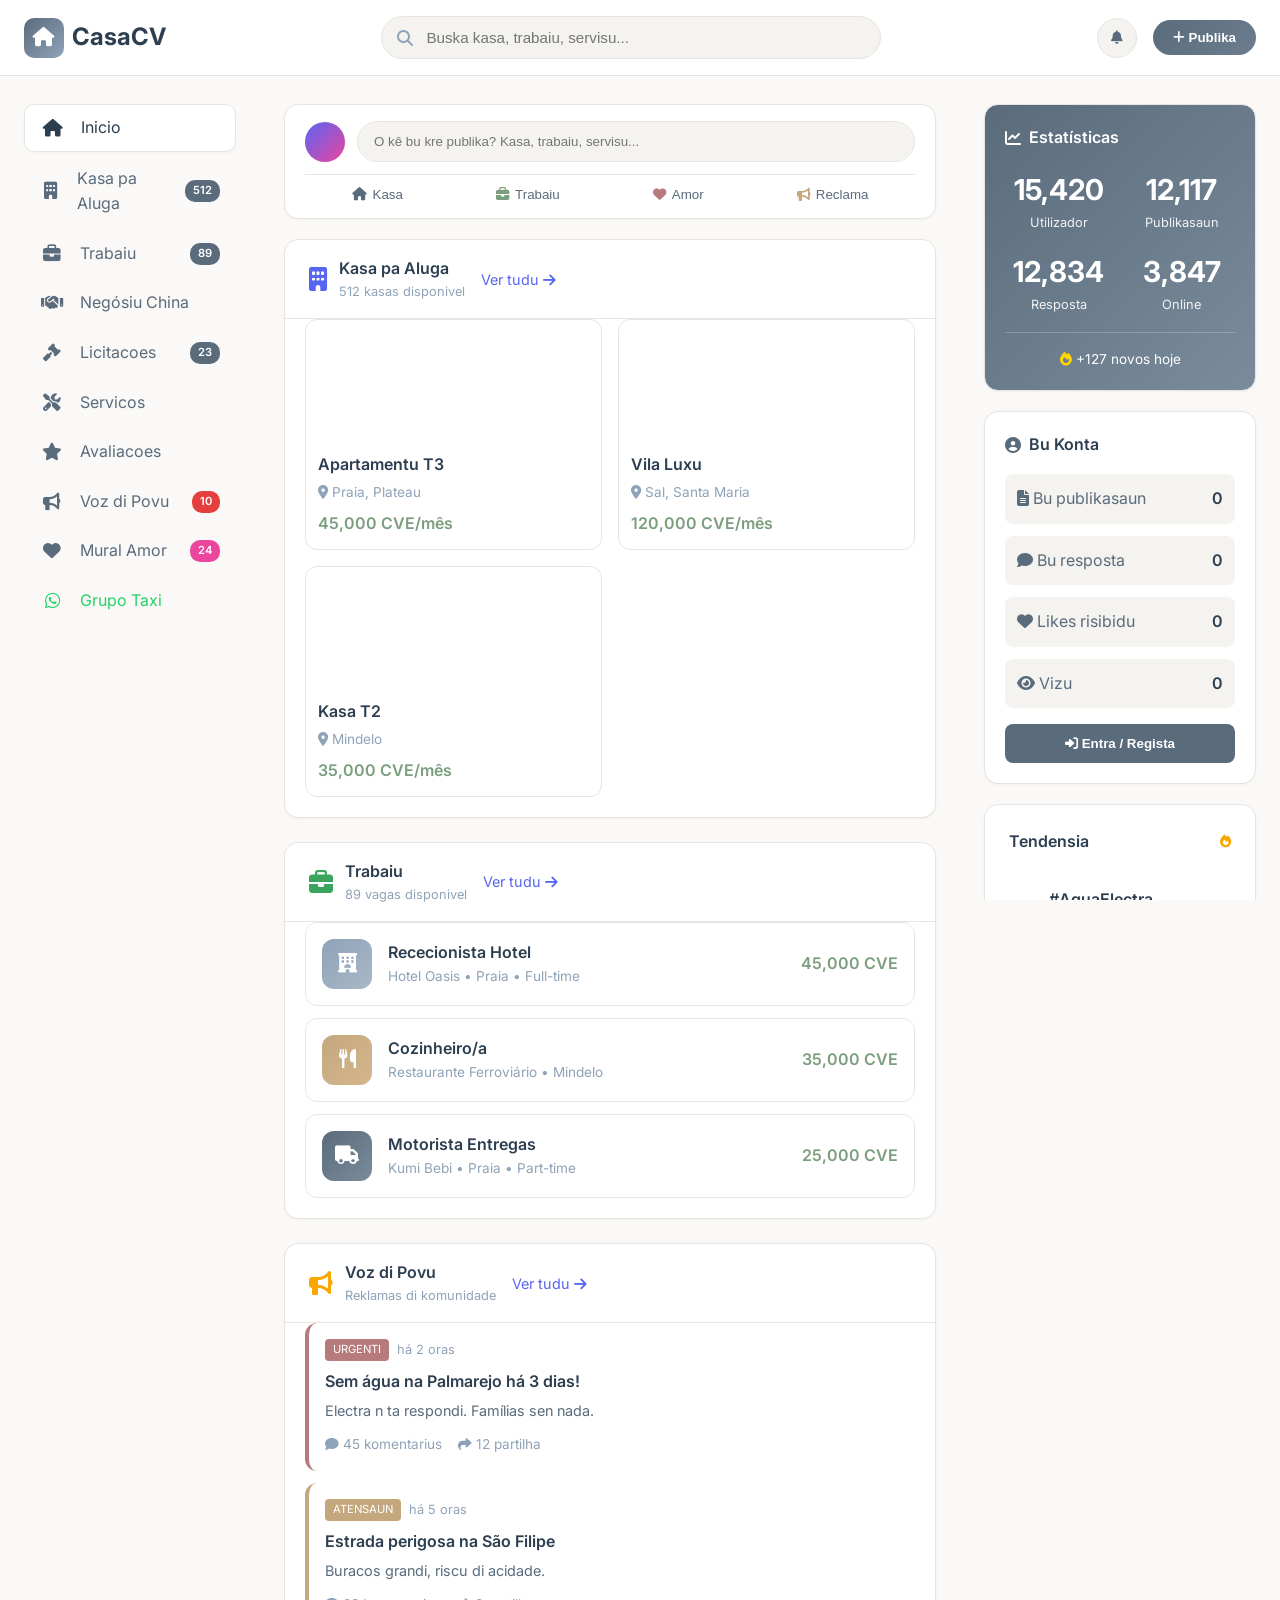
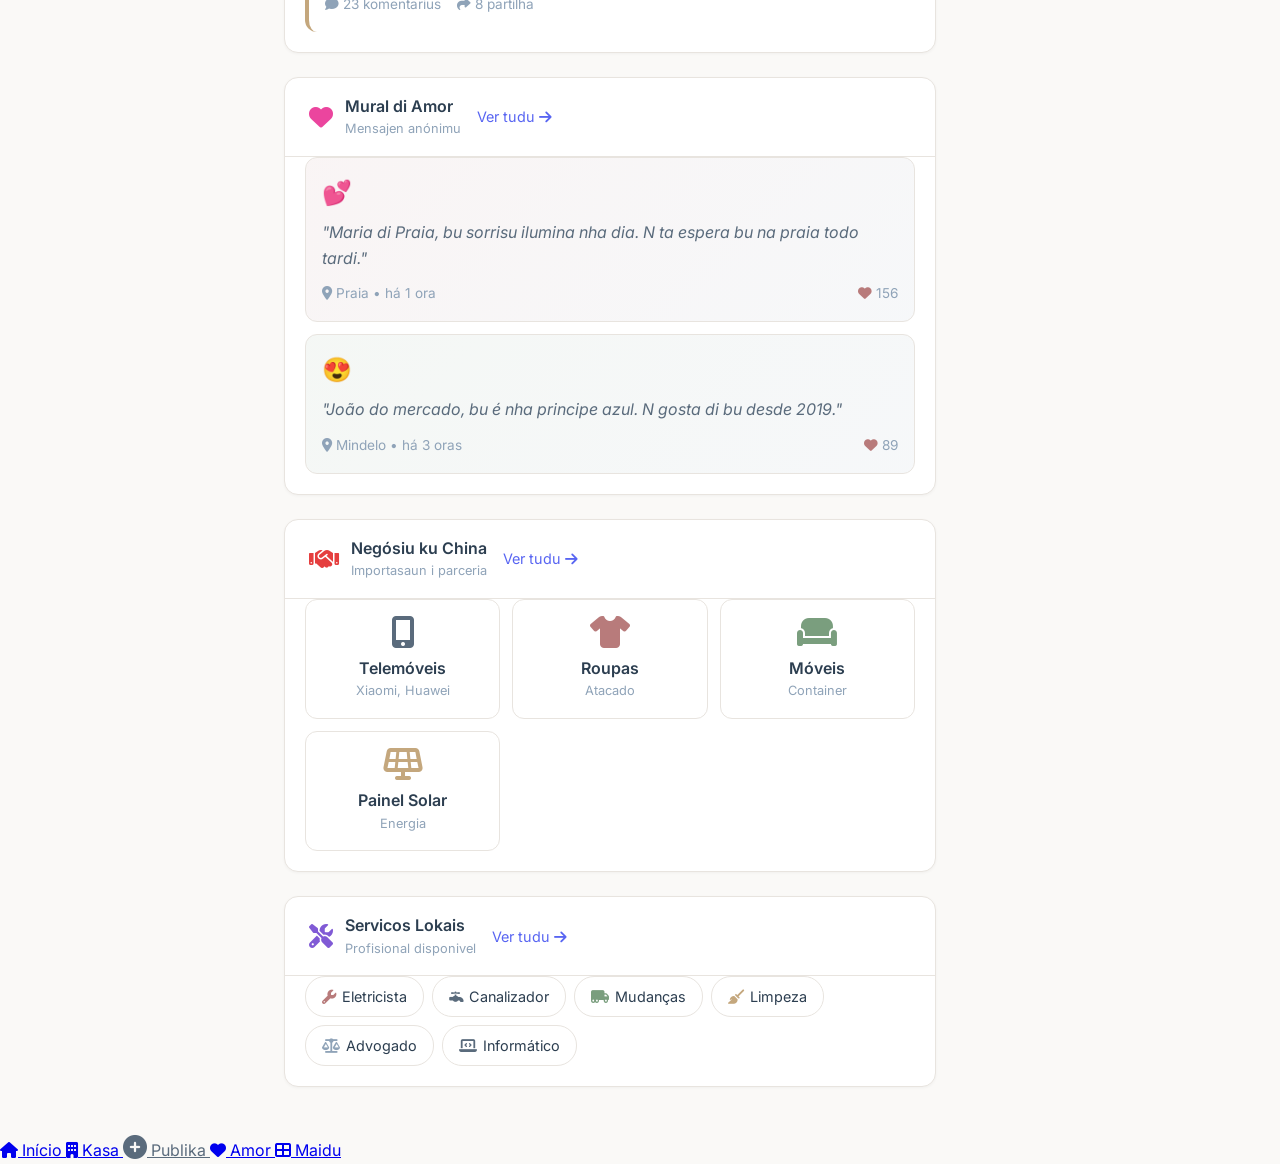
==== commit aeb44065: "添加完整交互功能：点赞、分享、收藏、评论、联系弹窗、举报功能" ====
--- a/index.html
+++ b/index.html
@@ -771,34 +771,15 @@
             }, 2000);
         }
 
-        function toggleLang() {
-            const current = localStorage.getItem('casacv_language') || 'ke';
-            const next = current === 'ke' ? 'zh' : 'ke';
-            localStorage.setItem('casacv_language', next);
-            location.reload();
-        }
+        // 菜单控制
+        const menuModal = document.getElementById('moreMenuModal');
+        function showMoreMenu() { menuModal.style.display = 'block'; }
+        function closeMoreMenu() { menuModal.style.display = 'none'; }
         
-        function toggleMobileMenu() {
-            alert('Menu: Licitacoes, Servicos, Avaliacoes, Voz di Povu, Grupo Taxi');
-        }
-        
-        // 显示更多菜单
-        function showMoreMenu() {
-            document.getElementById('moreMenuModal').style.display = 'block';
-        }
-        
-        // 关闭更多菜单
-        function closeMoreMenu() {
-            document.getElementById('moreMenuModal').style.display = 'none';
-        }
-        
-        // 点击其他地方关闭菜单
-        document.addEventListener('click', function(e) {
-            const modal = document.getElementById('moreMenuModal');
-            if (modal && modal.style.display === 'block') {
-                if (!modal.contains(e.target) && !e.target.closest('.mobile-nav-item')) {
-                    closeMoreMenu();
-                }
+        // 点击外部关闭菜单
+        document.addEventListener('click', (e) => {
+            if (menuModal?.style.display === 'block' && !menuModal.contains(e.target) && !e.target.closest('.mobile-nav-item')) {
+                closeMoreMenu();
             }
         });
 
@@ -861,5 +842,6 @@
             }, 30000);
         });
     </script>
+    <script src="js/interactions.js"></script>
 </body>
 </html>
--- a/css/modern-style.css
+++ b/css/modern-style.css
@@ -469,7 +469,7 @@
 }
 
 /* 移动端底部导航 */
-.mobile-nav {
+.mobile-bottom-nav-modern {
     display: none;
     position: fixed;
     bottom: 0;
@@ -481,14 +481,14 @@
     z-index: 1000;
 }
 
-.mobile-nav-items {
+.mobile-bottom-nav-modern {
     display: flex;
     justify-content: space-around;
     align-items: center;
     padding: 0 var(--space-xs);
 }
 
-.mobile-nav-item {
+.nav-item-modern {
     display: flex;
     flex-direction: column;
     align-items: center;
@@ -502,19 +502,38 @@
     flex: 1;
 }
 
-.mobile-nav-item.active {
+.nav-item-modern.active {
     color: var(--accent-primary);
 }
 
-.mobile-nav-item i {
+.nav-item-modern i {
     font-size: 1.2rem;
 }
 
-.mobile-nav-item span {
+.nav-item-modern span {
     white-space: nowrap;
     overflow: hidden;
     text-overflow: ellipsis;
     max-width: 100%;
+}
+
+/* 发布按钮特殊样式 */
+.nav-item-main-modern {
+    position: relative;
+}
+
+.nav-main-btn-modern {
+    width: 48px;
+    height: 48px;
+    background: linear-gradient(135deg, var(--accent-primary), var(--accent-secondary));
+    border-radius: 50%;
+    display: flex;
+    align-items: center;
+    justify-content: center;
+    color: white;
+    font-size: 1.2rem;
+    margin-bottom: 4px;
+    box-shadow: var(--shadow-md);
 }
 
 /* 发布按钮（悬浮） */
@@ -547,7 +566,7 @@
 
 @media (max-width: 768px) {
     .sidebar-left {
-        display: none;
+        display: flex;
     }
     .main-content {
         margin-left: 0;
@@ -557,8 +576,8 @@
     .search-bar-modern {
         display: none;
     }
-    .mobile-nav {
-        display: block;
+    .mobile-bottom-nav-modern {
+        display: flex;
     }
     .fab-post {
         display: flex;
@@ -570,6 +589,397 @@
     }
 }
 
+/* Footer 样式 */
+.footer-modern {
+    background: var(--bg-secondary);
+    border-top: 1px solid var(--border-color);
+    padding: var(--space-xl) var(--space-lg);
+    margin-top: var(--space-xl);
+}
+
+.footer-container-modern {
+    max-width: 1400px;
+    margin: 0 auto;
+}
+
+.footer-content-modern {
+    display: grid;
+    grid-template-columns: repeat(auto-fit, minmax(200px, 1fr));
+    gap: var(--space-xl);
+    margin-bottom: var(--space-lg);
+}
+
+.footer-section-modern h4 {
+    font-size: 1rem;
+    font-weight: 600;
+    color: var(--text-primary);
+    margin-bottom: var(--space-md);
+}
+
+.footer-section-modern ul {
+    list-style: none;
+}
+
+.footer-section-modern li {
+    margin-bottom: var(--space-sm);
+}
+
+.footer-section-modern a {
+    color: var(--text-secondary);
+    text-decoration: none;
+    font-size: 0.9rem;
+    transition: color 0.2s;
+}
+
+.footer-section-modern a:hover {
+    color: var(--accent-primary);
+}
+
+.footer-section-modern p {
+    color: var(--text-secondary);
+    font-size: 0.9rem;
+    margin-bottom: var(--space-sm);
+}
+
+.footer-section-modern i {
+    margin-right: var(--space-sm);
+    color: var(--accent-primary);
+}
+
+.footer-bottom-modern {
+    text-align: center;
+    padding-top: var(--space-lg);
+    border-top: 1px solid var(--border-color);
+}
+
+.footer-bottom-modern p {
+    color: var(--text-muted);
+    font-size: 0.85rem;
+}
+
+/* 更多菜单弹窗 */
+.more-menu-modal {
+    display: none;
+    position: fixed;
+    bottom: 70px;
+    right: 10px;
+    background: var(--bg-secondary);
+    border: 1px solid var(--border-color);
+    border-radius: var(--radius-lg);
+    box-shadow: var(--shadow-lg);
+    z-index: 1001;
+    min-width: 180px;
+}
+
+.more-menu-content {
+    padding: var(--space-sm);
+}
+
+.more-menu-content a {
+    display: flex;
+    align-items: center;
+    gap: var(--space-md);
+    padding: var(--space-md);
+    color: var(--text-secondary);
+    text-decoration: none;
+    font-size: 0.9rem;
+    border-radius: var(--radius-md);
+    transition: all 0.2s;
+}
+
+.more-menu-content a:hover {
+    background: var(--bg-tertiary);
+    color: var(--text-primary);
+}
+
+.more-menu-content i {
+    width: 20px;
+    text-align: center;
+}
+
+/* Toast 提示 */
+.casacv-toast {
+    position: fixed;
+    bottom: 100px;
+    left: 50%;
+    transform: translateX(-50%) translateY(100px);
+    background: var(--accent-primary);
+    color: white;
+    padding: 12px 24px;
+    border-radius: var(--radius-md);
+    font-size: 0.95rem;
+    font-weight: 500;
+    box-shadow: var(--shadow-lg);
+    z-index: 10000;
+    opacity: 0;
+    transition: all 0.3s ease;
+}
+
+.casacv-toast.show {
+    opacity: 1;
+    transform: translateX(-50%) translateY(0);
+}
+
+/* 联系弹窗 */
+.contact-modal, .report-modal, .comments-modal {
+    position: fixed;
+    top: 0;
+    left: 0;
+    right: 0;
+    bottom: 0;
+    z-index: 10000;
+    display: flex;
+    align-items: center;
+    justify-content: center;
+    opacity: 0;
+    transition: opacity 0.3s;
+}
+
+.contact-modal.active, .report-modal.active, .comments-modal.active {
+    opacity: 1;
+}
+
+.contact-modal-overlay, .report-modal-overlay, .comments-modal-overlay {
+    position: absolute;
+    top: 0;
+    left: 0;
+    right: 0;
+    bottom: 0;
+    background: rgba(0,0,0,0.5);
+}
+
+.contact-modal-content, .report-modal-content, .comments-modal-content {
+    position: relative;
+    background: var(--bg-secondary);
+    border-radius: var(--radius-lg);
+    padding: var(--space-xl);
+    max-width: 400px;
+    width: 90%;
+    max-height: 80vh;
+    overflow-y: auto;
+    transform: scale(0.9);
+    transition: transform 0.3s;
+}
+
+.contact-modal.active .contact-modal-content,
+.report-modal.active .report-modal-content,
+.comments-modal.active .comments-modal-content {
+    transform: scale(1);
+}
+
+.contact-modal-close, .report-modal-close, .comments-modal-close {
+    position: absolute;
+    top: var(--space-md);
+    right: var(--space-md);
+    background: none;
+    border: none;
+    font-size: 1.5rem;
+    color: var(--text-secondary);
+    cursor: pointer;
+}
+
+.contact-modal h3, .report-modal h3, .comments-modal h3 {
+    margin-bottom: var(--space-lg);
+    color: var(--text-primary);
+}
+
+.contact-options {
+    display: flex;
+    flex-direction: column;
+    gap: var(--space-md);
+}
+
+.contact-option {
+    display: flex;
+    align-items: center;
+    gap: var(--space-md);
+    padding: var(--space-md);
+    background: var(--bg-tertiary);
+    border-radius: var(--radius-md);
+    text-decoration: none;
+    color: var(--text-primary);
+    transition: all 0.2s;
+}
+
+.contact-option:hover {
+    background: var(--accent-primary);
+    color: white;
+}
+
+.contact-option i {
+    font-size: 1.5rem;
+    width: 40px;
+    text-align: center;
+}
+
+.contact-option.whatsapp {
+    background: #25d366;
+    color: white;
+}
+
+.contact-option.whatsapp:hover {
+    background: #128c7e;
+}
+
+/* 举报弹窗 */
+.report-reasons {
+    display: flex;
+    flex-direction: column;
+    gap: var(--space-sm);
+    margin: var(--space-md) 0;
+}
+
+.report-reasons label {
+    display: flex;
+    align-items: center;
+    gap: var(--space-sm);
+    padding: var(--space-sm);
+    cursor: pointer;
+    border-radius: var(--radius-sm);
+    transition: background 0.2s;
+}
+
+.report-reasons label:hover {
+    background: var(--bg-tertiary);
+}
+
+.report-reasons input[type="radio"] {
+    width: 18px;
+    height: 18px;
+    accent-color: var(--accent-primary);
+}
+
+#report-details {
+    width: 100%;
+    min-height: 80px;
+    padding: var(--space-md);
+    border: 1px solid var(--border-color);
+    border-radius: var(--radius-md);
+    background: var(--bg-tertiary);
+    color: var(--text-primary);
+    font-family: inherit;
+    resize: vertical;
+    margin-bottom: var(--space-md);
+}
+
+.btn-submit-report {
+    width: 100%;
+    padding: var(--space-md);
+    background: var(--accent-primary);
+    color: white;
+    border: none;
+    border-radius: var(--radius-md);
+    font-size: 1rem;
+    font-weight: 600;
+    cursor: pointer;
+    transition: all 0.2s;
+}
+
+.btn-submit-report:hover {
+    background: var(--accent-secondary);
+}
+
+/* 评论弹窗 */
+.comments-list {
+    max-height: 300px;
+    overflow-y: auto;
+    margin-bottom: var(--space-md);
+}
+
+.comment-item {
+    padding: var(--space-md);
+    border-bottom: 1px solid var(--border-color);
+}
+
+.comment-item:last-child {
+    border-bottom: none;
+}
+
+.comment-header {
+    display: flex;
+    justify-content: space-between;
+    margin-bottom: var(--space-xs);
+    font-size: 0.85rem;
+}
+
+.comment-header strong {
+    color: var(--accent-primary);
+}
+
+.comment-header span {
+    color: var(--text-muted);
+}
+
+.comment-item p {
+    color: var(--text-primary);
+    line-height: 1.5;
+}
+
+.no-comments {
+    text-align: center;
+    color: var(--text-muted);
+    padding: var(--space-xl);
+}
+
+.comment-input-area {
+    display: flex;
+    gap: var(--space-sm);
+    border-top: 1px solid var(--border-color);
+    padding-top: var(--space-md);
+}
+
+.comment-input-area input {
+    flex: 1;
+    padding: var(--space-md);
+    border: 1px solid var(--border-color);
+    border-radius: var(--radius-md);
+    background: var(--bg-tertiary);
+    color: var(--text-primary);
+    font-family: inherit;
+}
+
+.comment-input-area button {
+    padding: var(--space-md) var(--space-lg);
+    background: var(--accent-primary);
+    color: white;
+    border: none;
+    border-radius: var(--radius-md);
+    cursor: pointer;
+    transition: all 0.2s;
+}
+
+.comment-input-area button:hover {
+    background: var(--accent-secondary);
+}
+
+/* 互动按钮样式 */
+.action-btn {
+    display: inline-flex;
+    align-items: center;
+    gap: var(--space-xs);
+    padding: var(--space-xs) var(--space-sm);
+    background: none;
+    border: none;
+    color: var(--text-secondary);
+    font-size: 0.9rem;
+    cursor: pointer;
+    border-radius: var(--radius-sm);
+    transition: all 0.2s;
+}
+
+.action-btn:hover {
+    background: var(--bg-tertiary);
+    color: var(--text-primary);
+}
+
+.action-btn.liked {
+    color: #e74c3c;
+}
+
+.action-btn.favorited {
+    color: #f39c12;
+}
+
 /* 动画 */
 @keyframes fadeIn {
     from { opacity: 0; transform: translateY(10px); }
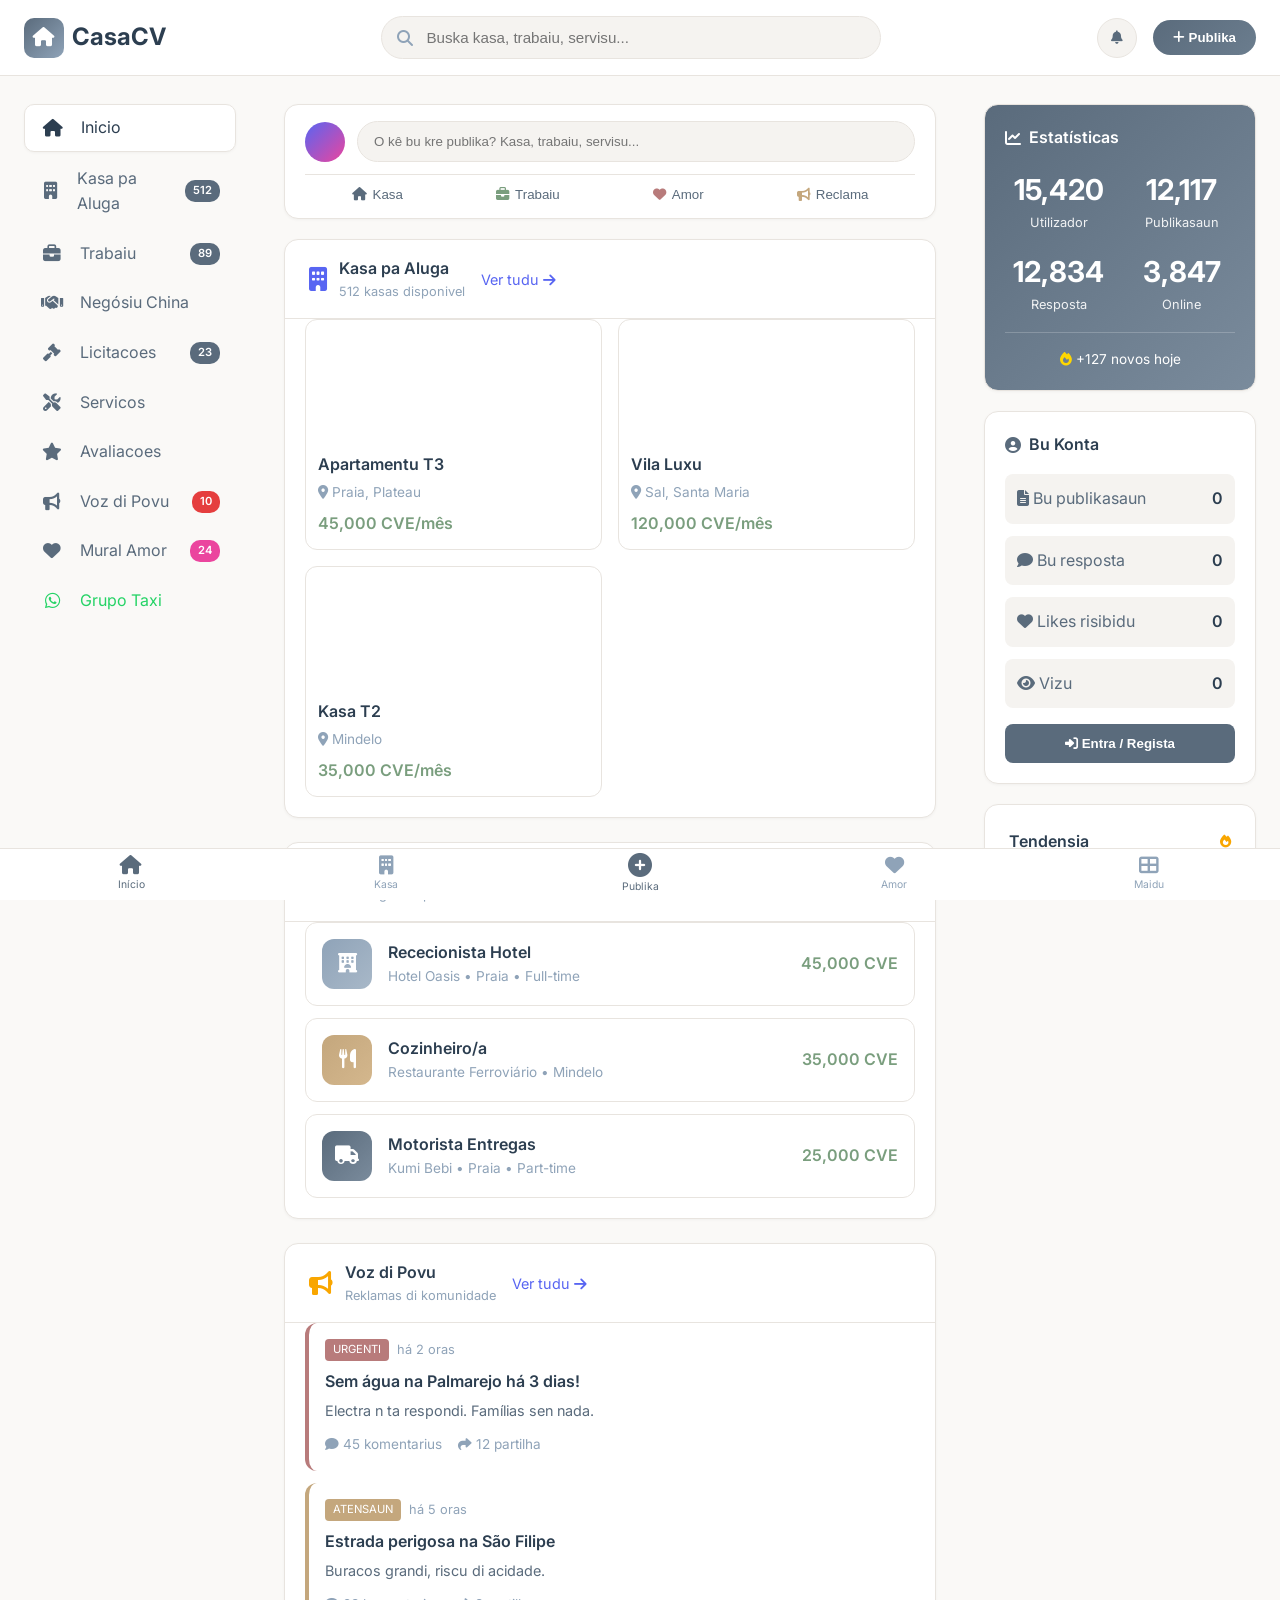
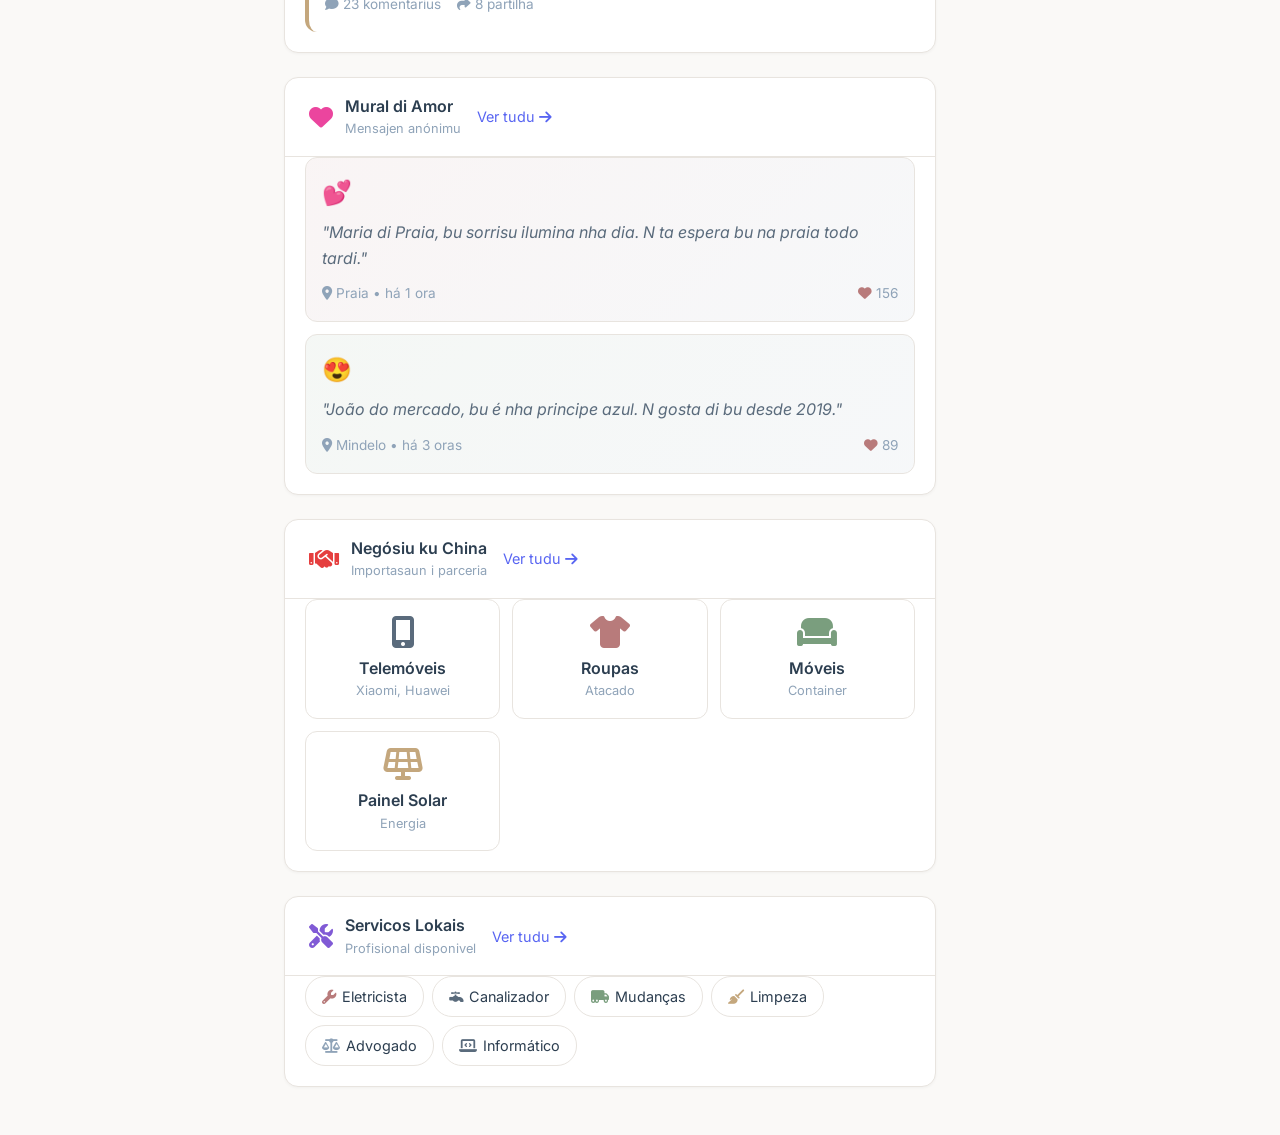
==== commit 68364820: "修复移动端邀请弹窗显示问题" ====
--- a/index.html
+++ b/index.html
@@ -577,29 +577,27 @@
     </div>
 
     <!-- 移动端底部导航 -->
-    <nav class="mobile-nav">
-        <div class="mobile-nav-items">
-            <a href="index.html" class="mobile-nav-item active">
-                <i class="fas fa-home"></i>
-                <span>Início</span>
-            </a>
-            <a href="listings.html" class="mobile-nav-item">
-                <i class="fas fa-building"></i>
-                <span>Kasa</span>
-            </a>
-            <a href="publish.html" class="mobile-nav-item" style="color: var(--accent-primary);">
-                <i class="fas fa-plus-circle" style="font-size: 1.5rem;"></i>
-                <span>Publika</span>
-            </a>
-            <a href="confession-wall.html" class="mobile-nav-item">
-                <i class="fas fa-heart"></i>
-                <span>Amor</span>
-            </a>
-            <a href="#" class="mobile-nav-item" onclick="showMoreMenu(); return false;">
-                <i class="fas fa-th-large"></i>
-                <span>Maidu</span>
-            </a>
-        </div>
+    <nav class="mobile-bottom-nav-modern">
+        <a href="index.html" class="nav-item-modern active">
+            <i class="fas fa-home"></i>
+            <span>Início</span>
+        </a>
+        <a href="listings.html" class="nav-item-modern">
+            <i class="fas fa-building"></i>
+            <span>Kasa</span>
+        </a>
+        <a href="publish.html" class="nav-item-modern" style="color: var(--accent-primary);">
+            <i class="fas fa-plus-circle" style="font-size: 1.5rem;"></i>
+            <span>Publika</span>
+        </a>
+        <a href="confession-wall.html" class="nav-item-modern">
+            <i class="fas fa-heart"></i>
+            <span>Amor</span>
+        </a>
+        <a href="#" class="nav-item-modern" onclick="showMoreMenu(); return false;">
+            <i class="fas fa-th-large"></i>
+            <span>Maidu</span>
+        </a>
     </nav>
     
     <!-- 更多菜单弹窗 -->
@@ -671,7 +669,7 @@
     </div>
 
     <!-- 邀请进度条 -->
-    <div id="inviteProgress" style="display:none;position:fixed;top:80px;right:20px;background:#ffffff;border-radius:12px;padding:16px;border:1px solid #e8e4df;z-index:100;max-width:280px;box-shadow:0 8px 24px rgba(0,0,0,0.08);">
+    <div id="inviteProgress" style="display:none;position:fixed;top:80px;right:20px;background:#ffffff;border-radius:12px;padding:16px;border:1px solid #e8e4df;z-index:100;max-width:280px;box-shadow:0 8px 24px rgba(0,0,0,0.08);" class="invite-progress-widget">
         <div style="display:flex;align-items:center;gap:12px;margin-bottom:12px;">
             <div style="width:40px;height:40px;border-radius:50%;background:linear-gradient(135deg,#5a6b7c,#8fa3b8);display:flex;align-items:center;justify-content:center;">
                 <i class="fas fa-gift" style="color:#fff;"></i>
--- a/css/modern-style.css
+++ b/css/modern-style.css
@@ -565,11 +565,15 @@
 }
 
 @media (max-width: 768px) {
+    .main-layout {
+        flex-direction: column;
+    }
     .sidebar-left {
-        display: flex;
+        display: none;
     }
     .main-content {
         margin-left: 0;
+        margin-right: 0;
         padding: var(--space-md);
         padding-bottom: 80px;
     }
@@ -980,6 +984,13 @@
     color: #f39c12;
 }
 
+/* 邀请进度条 - 移动端隐藏 */
+@media (max-width: 768px) {
+    .invite-progress-widget {
+        display: none !important;
+    }
+}
+
 /* 动画 */
 @keyframes fadeIn {
     from { opacity: 0; transform: translateY(10px); }
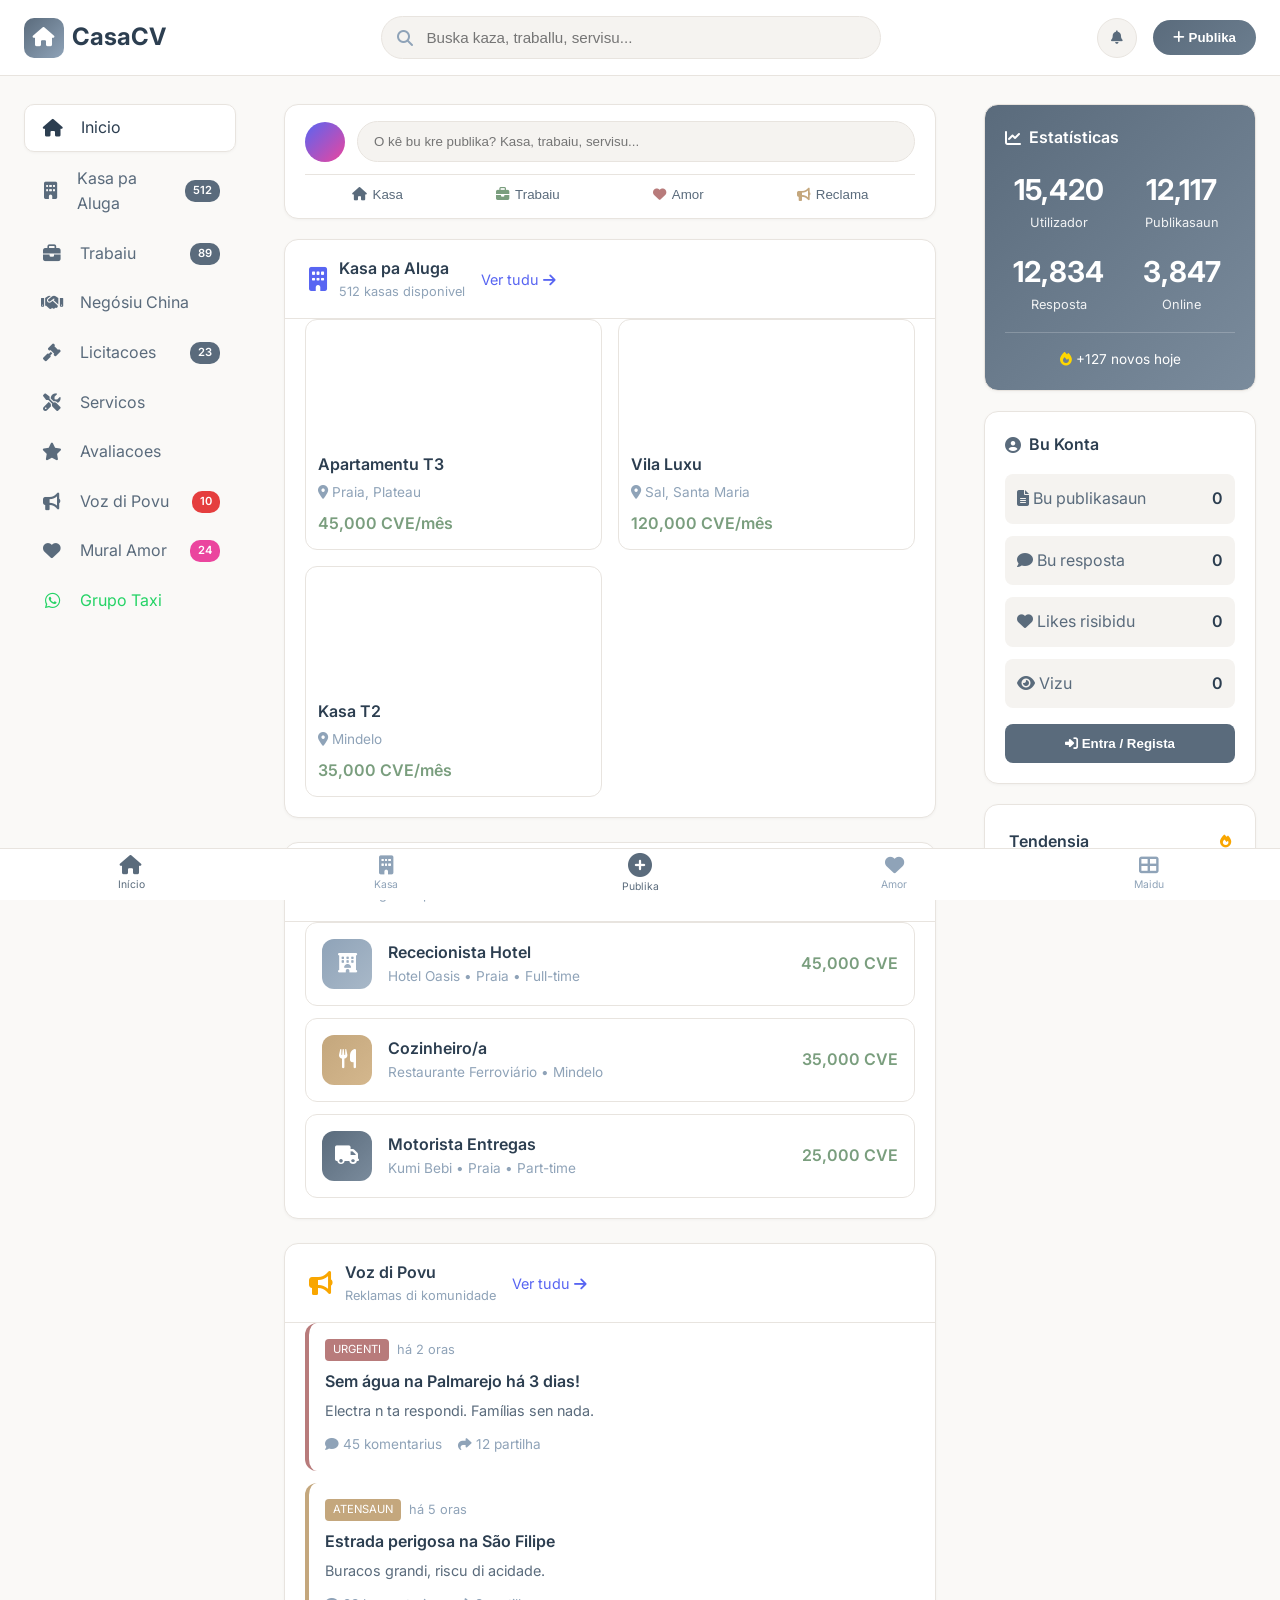
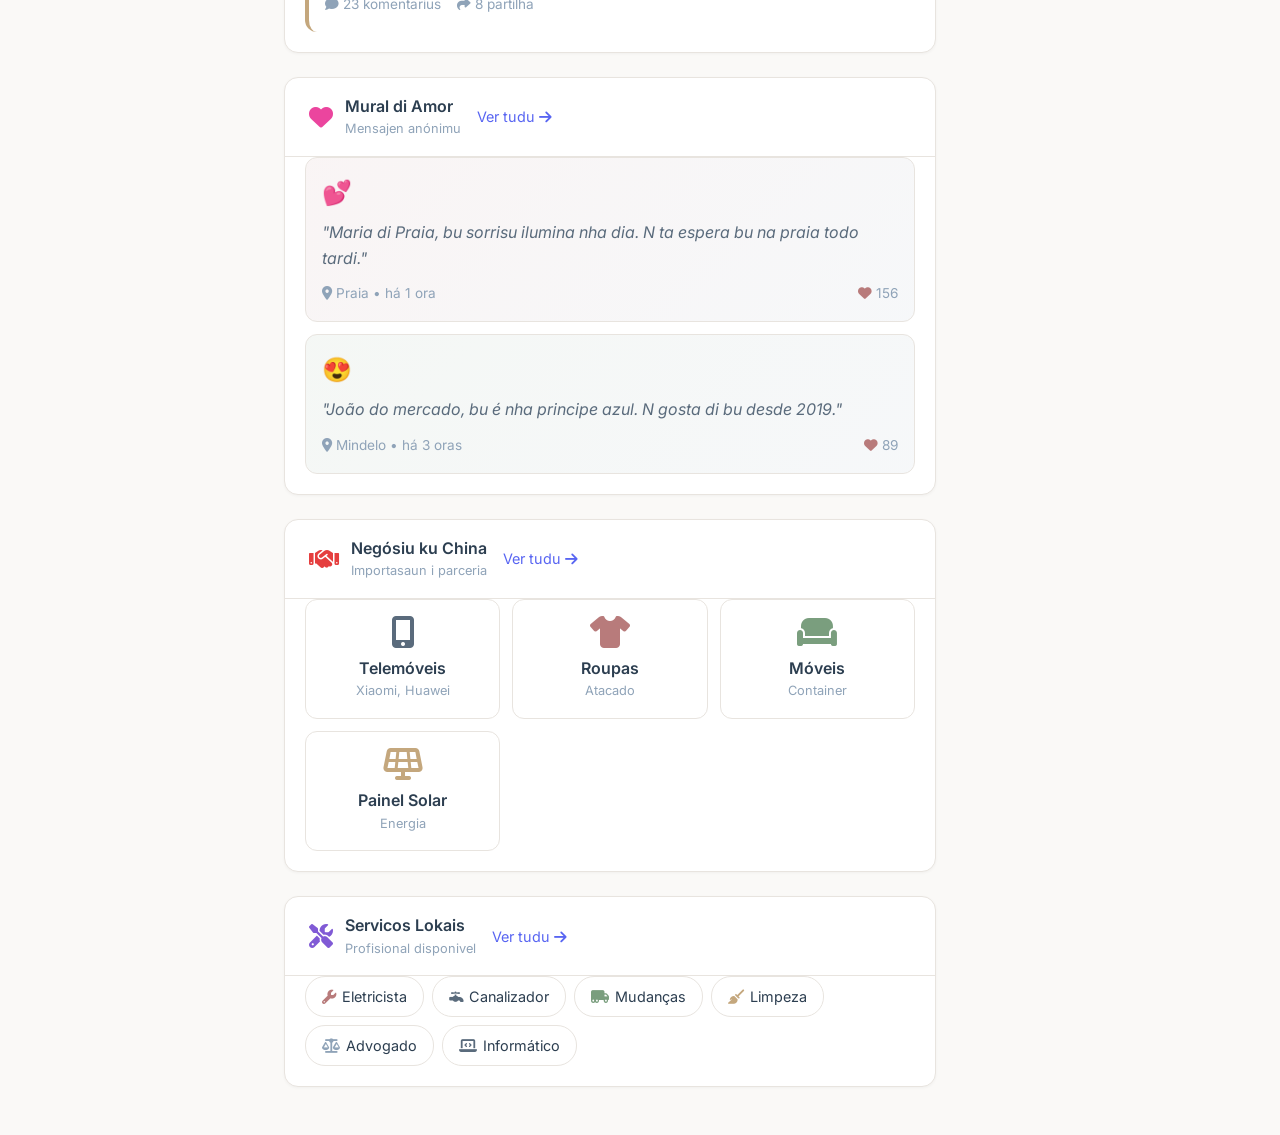
==== commit 75bacab0: "统一全站语言为地道Kriolu，创建词汇表，优化搜索占位符" ====
--- a/index.html
+++ b/index.html
@@ -1,5 +1,5 @@
 <!DOCTYPE html>
-<html lang="pt">
+<html lang="ke">
 <head>
     <meta charset="UTF-8">
     <meta name="viewport" content="width=device-width, initial-scale=1.0">
@@ -99,7 +99,7 @@
             </a>
             <div class="search-bar-modern">
                 <i class="fas fa-search"></i>
-                <input type="text" placeholder="Buska kasa, trabaiu, servisu...">
+                <input type="text" placeholder="Buska kaza, traballu, servisu...">
             </div>
             <div class="nav-actions-modern">
                 <button class="btn-icon">
@@ -631,6 +631,10 @@
                 <i class="fab fa-whatsapp" style="font-size:1.5rem;display:block;margin-bottom:4px;"></i>
                 <span style="font-size:0.7rem;">Taxi</span>
             </a>
+            <a href="literature.html" style="text-decoration:none;color:#5a6b7c;padding:12px 4px;border-radius:8px;">
+                <i class="fas fa-book" style="font-size:1.5rem;display:block;margin-bottom:4px;"></i>
+                <span style="font-size:0.7rem;">Literatura</span>
+            </a>
             <a href="#" onclick="closeMoreMenu(); return false;" style="text-decoration:none;color:#b87b7b;padding:12px 4px;border-radius:8px;">
                 <i class="fas fa-times" style="font-size:1.5rem;display:block;margin-bottom:4px;"></i>
                 <span style="font-size:0.7rem;">Fexa</span>
@@ -776,7 +780,7 @@
         
         // 点击外部关闭菜单
         document.addEventListener('click', (e) => {
-            if (menuModal?.style.display === 'block' && !menuModal.contains(e.target) && !e.target.closest('.mobile-nav-item')) {
+            if (menuModal?.style.display === 'block' && !menuModal.contains(e.target) && !e.target.closest('.nav-item-modern')) {
                 closeMoreMenu();
             }
         });
--- a/css/modern-style.css
+++ b/css/modern-style.css
@@ -569,7 +569,7 @@
         flex-direction: column;
     }
     .sidebar-left {
-        display: none;
+        display: none !important;
     }
     .main-content {
         margin-left: 0;
@@ -590,6 +590,96 @@
     }
     .navbar-modern {
         padding: var(--space-sm) var(--space-md);
+    }
+}
+
+/* 筛选器样式 */
+.filters-modern {
+    background: var(--bg-secondary);
+    border-radius: var(--radius-lg);
+    padding: var(--space-lg);
+    margin-bottom: var(--space-xl);
+    border: 1px solid var(--border-color);
+}
+
+.filters-row-modern {
+    display: flex;
+    flex-wrap: wrap;
+    gap: var(--space-md);
+    align-items: flex-end;
+}
+
+.filter-group-modern {
+    display: flex;
+    flex-direction: column;
+    gap: var(--space-xs);
+    flex: 1;
+    min-width: 150px;
+}
+
+.filter-group-modern label {
+    font-size: 0.85rem;
+    font-weight: 500;
+    color: var(--text-secondary);
+    display: flex;
+    align-items: center;
+    gap: var(--space-xs);
+}
+
+.filter-group-modern label i {
+    color: var(--accent-primary);
+}
+
+.filter-group-modern select {
+    padding: var(--space-sm) var(--space-md);
+    border: 1px solid var(--border-color);
+    border-radius: var(--radius-md);
+    background: var(--bg-primary);
+    color: var(--text-primary);
+    font-size: 0.9rem;
+    cursor: pointer;
+    transition: all 0.2s;
+}
+
+.filter-group-modern select:hover,
+.filter-group-modern select:focus {
+    border-color: var(--accent-primary);
+    outline: none;
+}
+
+.filter-btn-modern {
+    padding: var(--space-sm) var(--space-lg);
+    background: var(--accent-primary);
+    color: white;
+    border: none;
+    border-radius: var(--radius-md);
+    font-weight: 500;
+    cursor: pointer;
+    transition: all 0.2s;
+    display: flex;
+    align-items: center;
+    gap: var(--space-sm);
+}
+
+.filter-btn-modern:hover {
+    background: var(--accent-secondary);
+    transform: translateY(-1px);
+}
+
+/* 移动端筛选器 */
+@media (max-width: 768px) {
+    .filters-row-modern {
+        flex-direction: column;
+    }
+    
+    .filter-group-modern {
+        width: 100%;
+        min-width: auto;
+    }
+    
+    .filter-btn-modern {
+        width: 100%;
+        justify-content: center;
     }
 }
 
@@ -991,6 +1081,194 @@
     }
 }
 
+/* 文学板块样式 */
+.stories-grid {
+    display: grid;
+    grid-template-columns: repeat(auto-fill, minmax(300px, 1fr));
+    gap: var(--space-lg);
+}
+
+.story-card-modern {
+    background: var(--bg-secondary);
+    border-radius: var(--radius-lg);
+    overflow: hidden;
+    border: 1px solid var(--border-color);
+    transition: all 0.3s;
+    cursor: pointer;
+}
+
+.story-card-modern:hover {
+    transform: translateY(-4px);
+    box-shadow: var(--shadow-lg);
+}
+
+.story-image-modern {
+    position: relative;
+    height: 180px;
+    overflow: hidden;
+}
+
+.story-image-modern img {
+    width: 100%;
+    height: 100%;
+    object-fit: cover;
+    transition: transform 0.3s;
+}
+
+.story-card-modern:hover .story-image-modern img {
+    transform: scale(1.05);
+}
+
+.story-genre-badge {
+    position: absolute;
+    top: var(--space-sm);
+    left: var(--space-sm);
+    background: var(--accent-primary);
+    color: white;
+    padding: 4px 12px;
+    border-radius: var(--radius-sm);
+    font-size: 0.75rem;
+    font-weight: 500;
+}
+
+.story-content-modern {
+    padding: var(--space-md);
+}
+
+.story-title-modern {
+    font-size: 1.1rem;
+    font-weight: 600;
+    color: var(--text-primary);
+    margin-bottom: 4px;
+}
+
+.story-original-title {
+    font-size: 0.85rem;
+    color: var(--text-muted);
+    font-style: italic;
+    margin-bottom: var(--space-sm);
+}
+
+.story-author-modern {
+    font-size: 0.85rem;
+    color: var(--text-secondary);
+    margin-bottom: var(--space-sm);
+}
+
+.story-author-modern i {
+    color: var(--accent-primary);
+    margin-right: var(--space-xs);
+}
+
+.story-summary-modern {
+    font-size: 0.9rem;
+    color: var(--text-secondary);
+    line-height: 1.5;
+    margin-bottom: var(--space-md);
+    display: -webkit-box;
+    -webkit-line-clamp: 2;
+    -webkit-box-orient: vertical;
+    overflow: hidden;
+}
+
+.story-meta-modern {
+    display: flex;
+    gap: var(--space-md);
+    font-size: 0.8rem;
+    color: var(--text-muted);
+}
+
+.story-meta-modern i {
+    margin-right: 4px;
+}
+
+/* 热门故事 */
+.popular-story-item {
+    display: flex;
+    align-items: center;
+    gap: var(--space-md);
+    padding: var(--space-sm) 0;
+    border-bottom: 1px solid var(--border-color);
+    cursor: pointer;
+    transition: all 0.2s;
+}
+
+.popular-story-item:last-child {
+    border-bottom: none;
+}
+
+.popular-story-item:hover {
+    background: var(--bg-tertiary);
+    margin: 0 calc(-1 * var(--space-md));
+    padding-left: var(--space-md);
+    padding-right: var(--space-md);
+    border-radius: var(--radius-md);
+}
+
+.popular-rank {
+    width: 28px;
+    height: 28px;
+    display: flex;
+    align-items: center;
+    justify-content: center;
+    background: var(--bg-tertiary);
+    border-radius: var(--radius-sm);
+    font-weight: 600;
+    font-size: 0.85rem;
+    color: var(--text-secondary);
+}
+
+.popular-story-item:nth-child(1) .popular-rank {
+    background: #ffd700;
+    color: #333;
+}
+
+.popular-story-item:nth-child(2) .popular-rank {
+    background: #c0c0c0;
+    color: #333;
+}
+
+.popular-story-item:nth-child(3) .popular-rank {
+    background: #cd7f32;
+    color: white;
+}
+
+.popular-info h5 {
+    font-size: 0.9rem;
+    font-weight: 500;
+    color: var(--text-primary);
+    margin-bottom: 2px;
+}
+
+.popular-info span {
+    font-size: 0.8rem;
+    color: var(--text-muted);
+}
+
+/* 作者 spotlight */
+.author-spotlight {
+    text-align: center;
+    padding: var(--space-md);
+}
+
+.author-avatar {
+    margin-bottom: var(--space-md);
+}
+
+.author-spotlight h4 {
+    font-size: 1.1rem;
+    font-weight: 600;
+    color: var(--text-primary);
+    margin-bottom: var(--space-xs);
+}
+
+/* 移动端适配 */
+@media (max-width: 768px) {
+    .stories-grid {
+        grid-template-columns: 1fr;
+    }
+}
+
 /* 动画 */
 @keyframes fadeIn {
     from { opacity: 0; transform: translateY(10px); }
